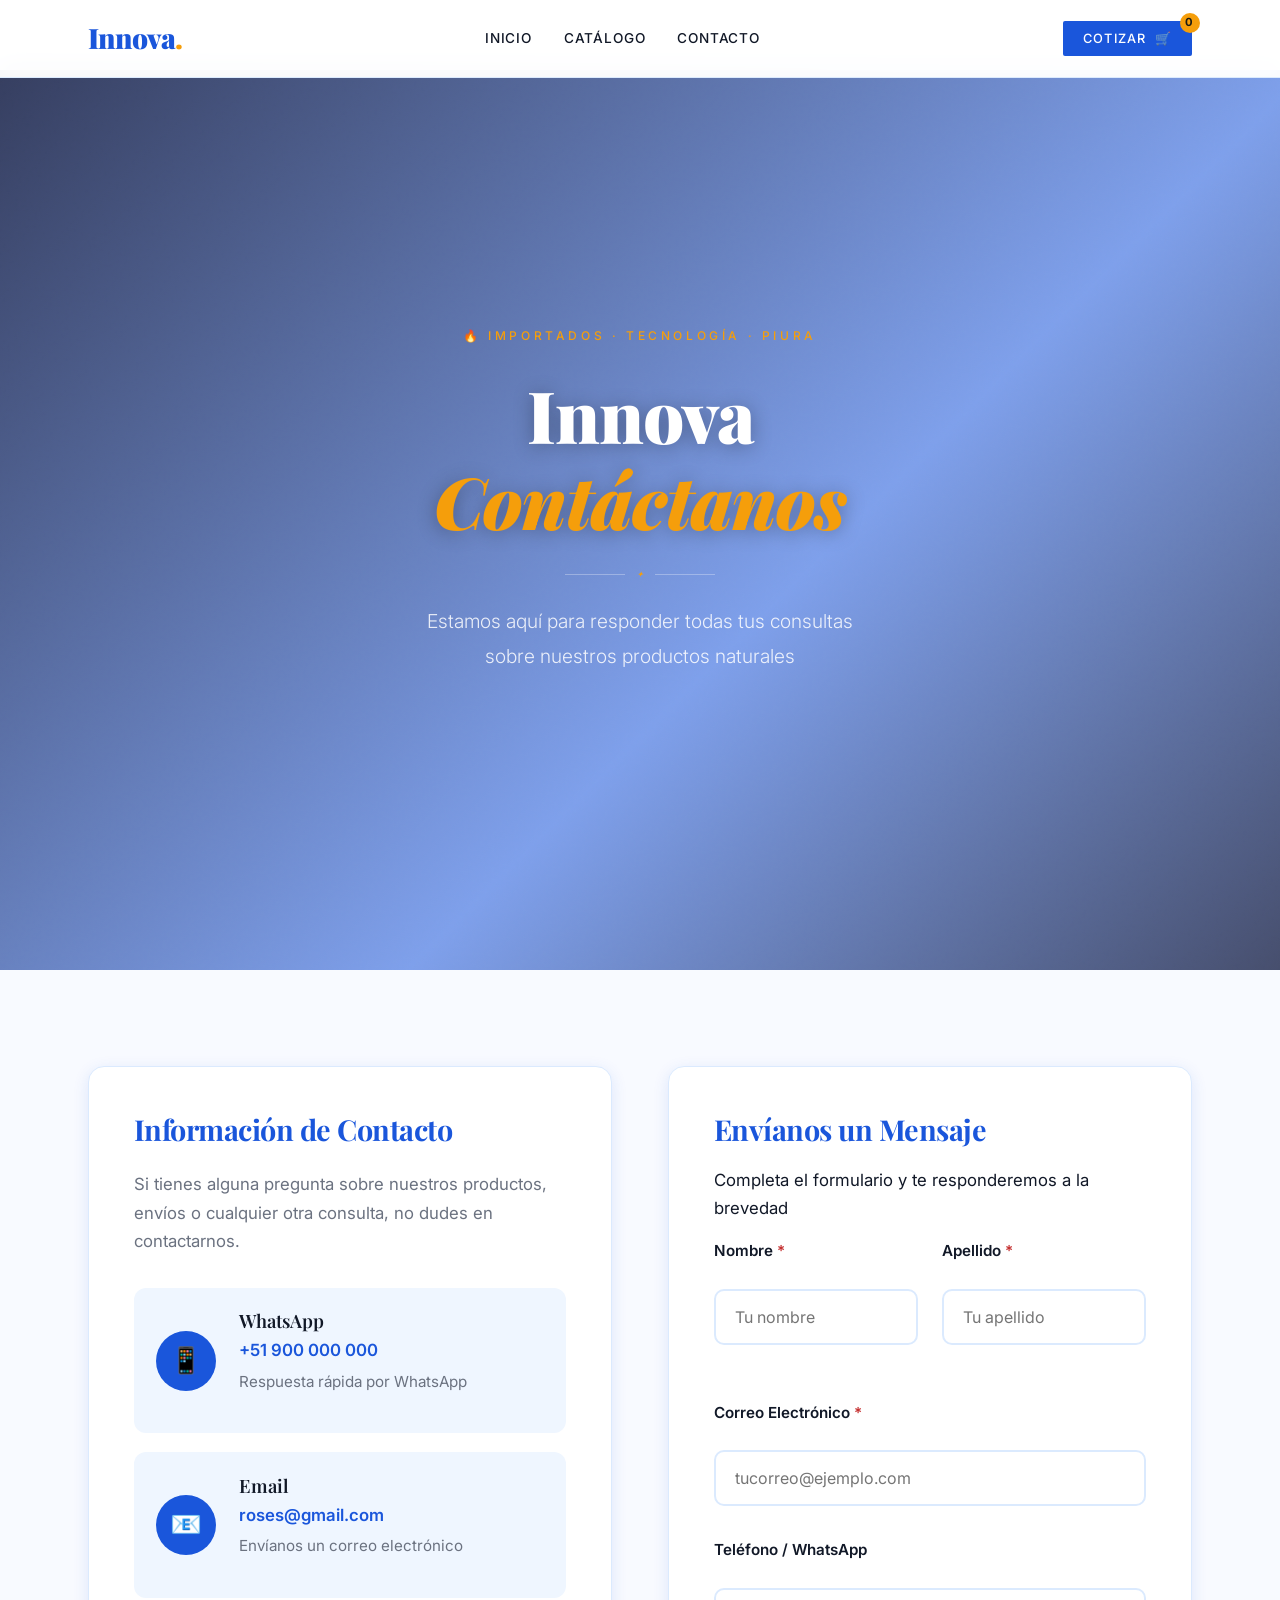
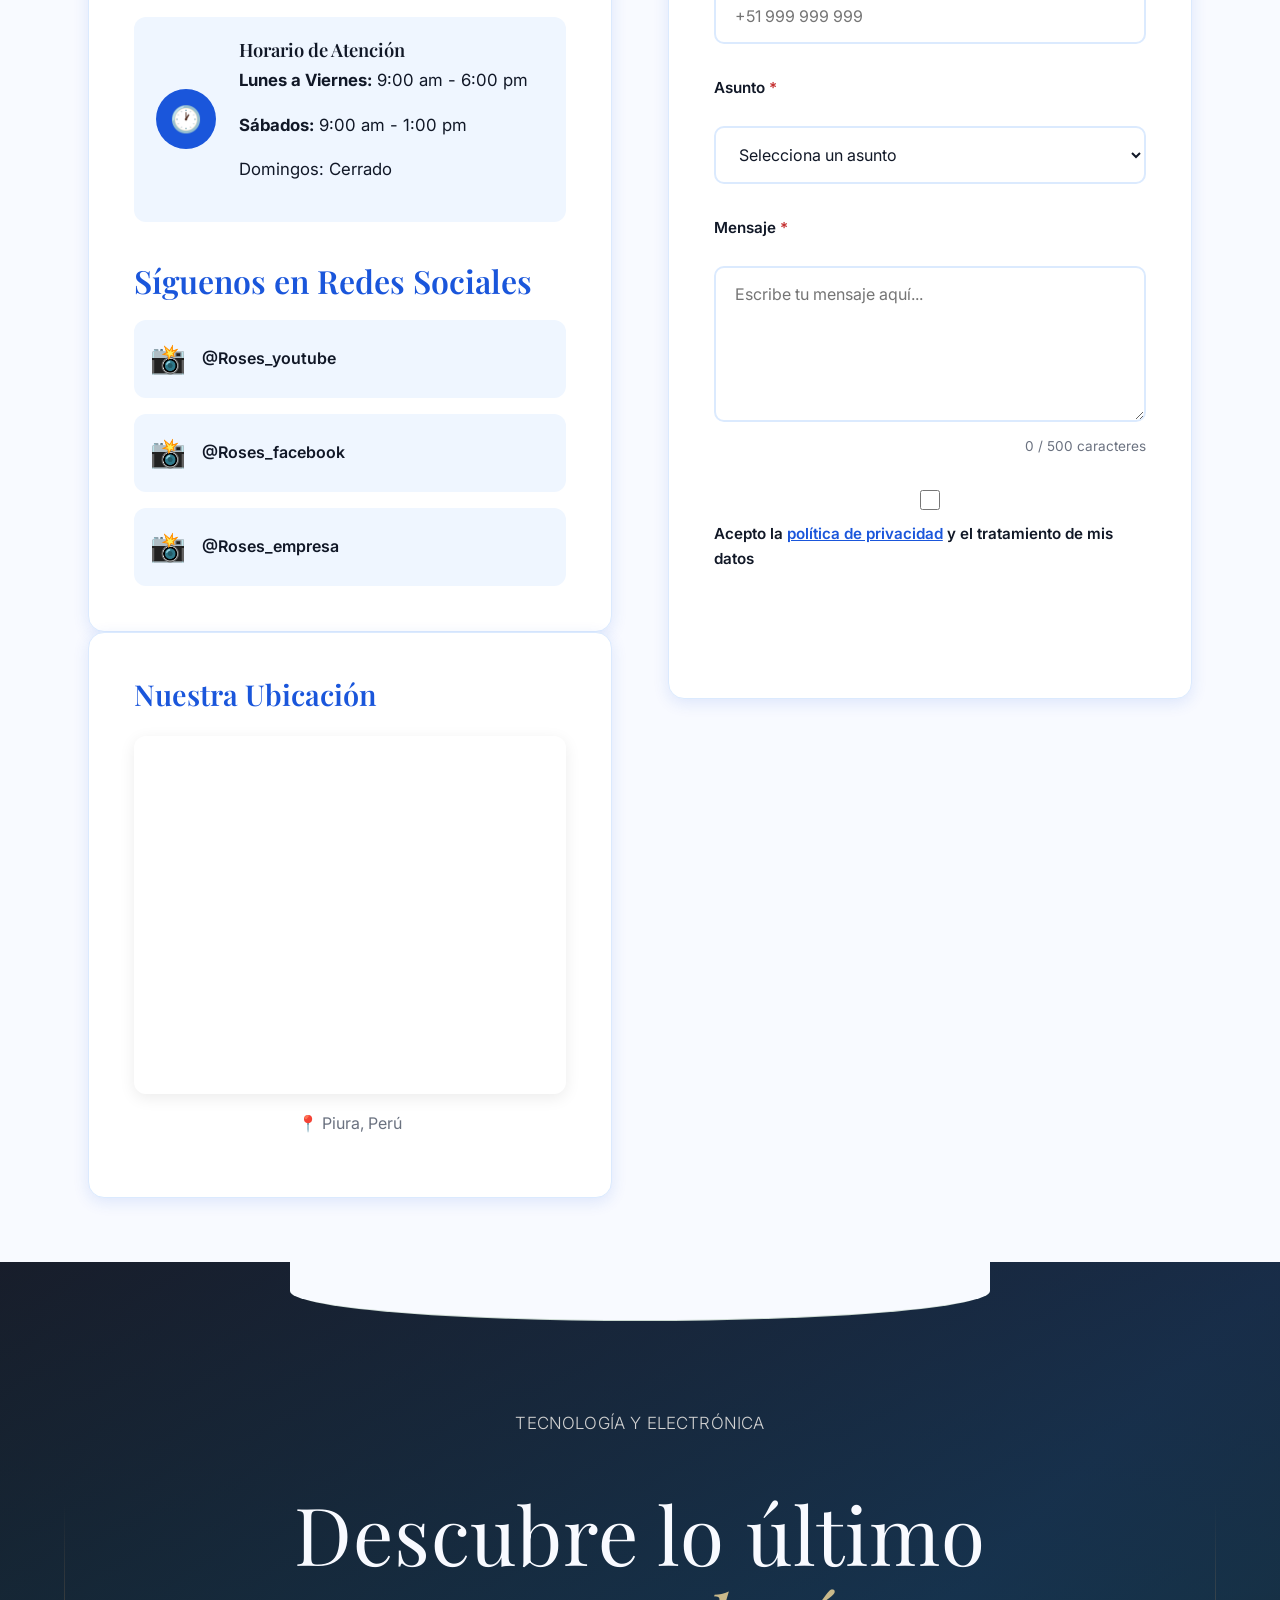
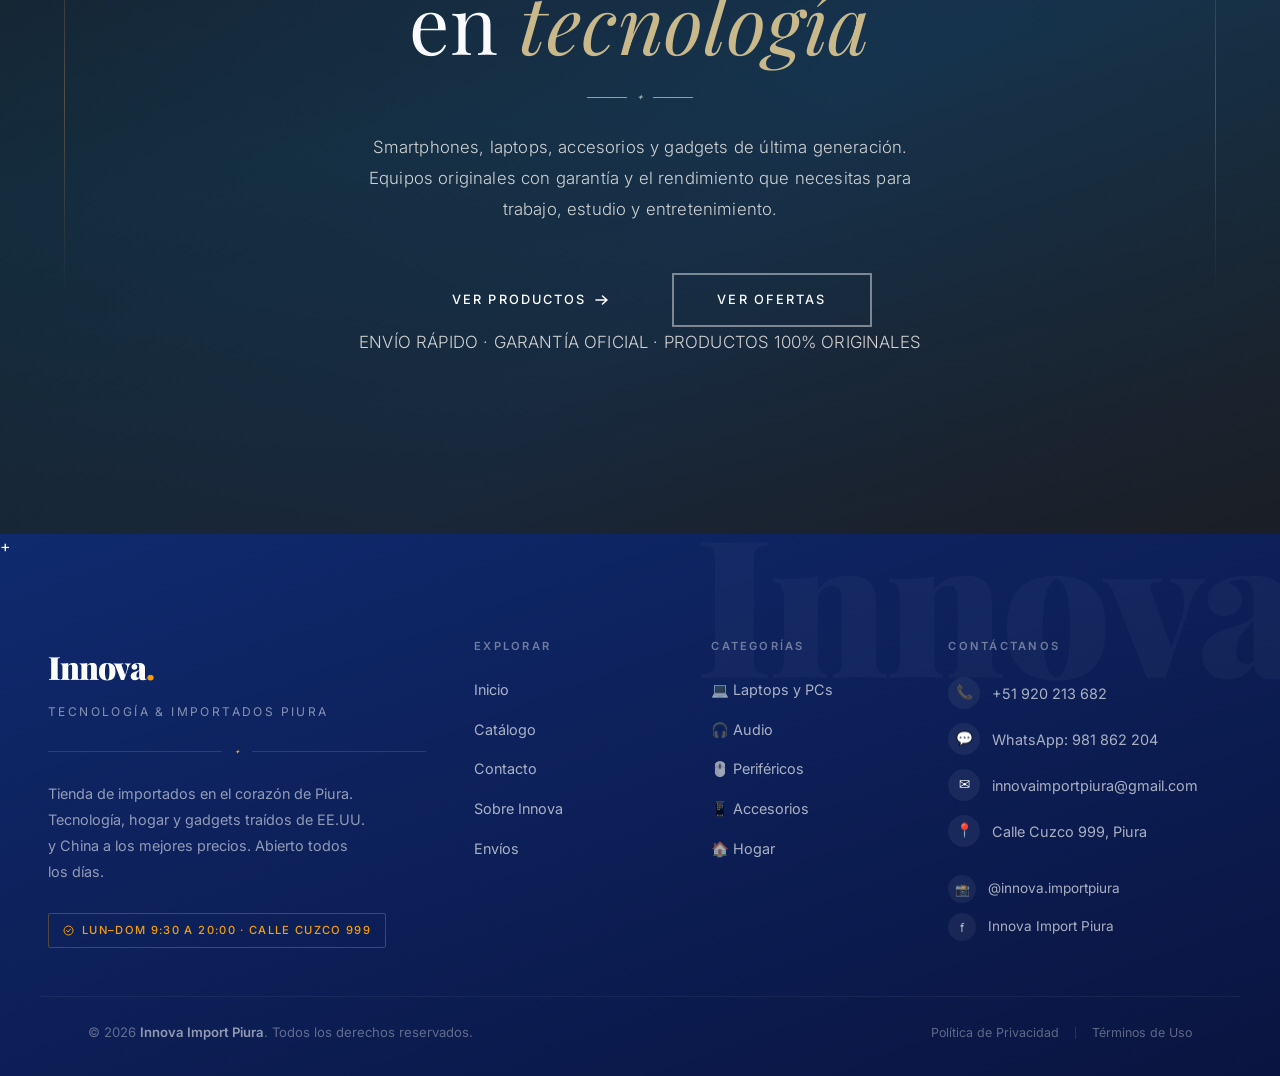
==== contact.html @ fc4eac07 "Add files via upload" ====
<!DOCTYPE html>
<html lang="es">
<head>
  <meta charset="UTF-8">
  <meta name="viewport" content="width=device-width, initial-scale=1.0">
  <title>Roses Bienestar - Nutrición y Cuidado Natural Premium</title>
  <meta name="description" content="Aceites extra virgen, colágeno puro, cacao y café orgánico, jabones artesanales. Cuídate con intención.">
  <link rel="stylesheet" href="assets/css/globals.css" type="text/css">
  <link rel="stylesheet" href="assets/css/contact.css" type="text/css">
  <link href="https://fonts.googleapis.com/css2?family=Playfair+Display:wght@700;900&family=Inter:wght@400;500;600;700&display=swap" rel="stylesheet">
  
  <!-- SCRIPTS -->
  <script src="assets/js/toast.js" defer></script>
  <script src="assets/js/products.js" defer></script>
  <script src="assets/js/contact.js" defer></script>
</head>
<body>
  <!-- HEADER -->
  <header id="header">
    <div class="header-container">
      <div class="logo">
        Innova<span>.</span>
      </div>
      
      <nav id="nav">
        <a href="index.html">Inicio</a>
        <a href="catalog.html">Catálogo</a>
        <a href="contact.html">Contacto</a>
      </nav>
      
      <div class="header-cta">
        <button class="cart-icon" id="cartBtn" title="Abrir carrito">
          Cotizar <span id="ico">🛒</span>
          <span class="cart-badge" id="cartBadge">0</span>
        </button>
      </div>
      
      <button class="hamburger" id="hamburger">
        <span></span>
        <span></span>
        <span></span>
      </button>
    </div>
  </header>

  <!-- HERO CONTACTO -->
  <section class="hero" id="inicio">
    <div class="hero__bg" style="background-image: url('https://th.bing.com/th/id/R.a57090c66fd75348b9c2a965d757e080?rik=vICXK9YdesVKXA&pid=ImgRaw&r=0');"></div>
    <div class="hero__overlay"></div>
    <div class="hero__noise"></div>

    <div class="hero-content">
      <p class="hero-eyebrow">🔥 Importados · Tecnología · Piura</p>

      <h1>Innova<br><em>Contáctanos</em></h1>

      <div class="hero-divider">
        <span></span><i>✦</i><span></span>
      </div>

      <p class="hero-sub">
        Estamos aquí para responder todas tus consultas <br> sobre nuestros productos naturales
      </p>
    </div>
  </section>

  <!-- SECCIÓN PRINCIPAL DE CONTACTO -->
  <section class="section contact-section">
    <div class="container">
      <div class="contact-grid">
        
        <!-- INFORMACIÓN DE CONTACTO -->
        <div class="contact-info-container">
          <div class="contact-info-card">
            <h2>Información de Contacto</h2>
            <p class="subtitle">Si tienes alguna pregunta sobre nuestros productos, envíos o cualquier otra consulta, no dudes en contactarnos.</p>
            
            <div class="contact-methods">
              <!-- WhatsApp -->
              <div class="contact-method">
                <div class="method-icon whatsapp-icon">📱</div>
                <div class="method-details">
                  <h3>WhatsApp</h3>
                  <a href="https://wa.me/51900000000" target="_blank" class="method-link">+51 900 000 000</a>
                  <p class="method-desc">Respuesta rápida por WhatsApp</p>
                </div>
              </div>

              <!-- Email -->
              <div class="contact-method">
                <div class="method-icon email-icon">📧</div>
                <div class="method-details">
                  <h3>Email</h3>
                  <a href="mailto:roses@gmail.com" class="method-link">roses@gmail.com</a>
                  <p class="method-desc">Envíanos un correo electrónico</p>
                </div>
              </div>

              <!-- Horario -->
              <div class="contact-method">
                <div class="method-icon schedule-icon">🕐</div>
                <div class="method-details">
                  <h3>Horario de Atención</h3>
                  <p class="schedule-item"><strong>Lunes a Viernes:</strong> 9:00 am - 6:00 pm</p>
                  <p class="schedule-item"><strong>Sábados:</strong> 9:00 am - 1:00 pm</p>
                  <p class="schedule-item closed">Domingos: Cerrado</p>
                </div>
              </div>
            </div>

            <!-- Redes Sociales -->
            <div class="social-section">
              <h3>Síguenos en Redes Sociales</h3>
              <div class="social-links-contact">
                <a href="https://www.youtube.com/@ROSESRENOVACI%C3%93NORG%C3%81NICAENSALUD" target="_blank" class="social-link instagram">
                  <span class="social-icon">📸</span>
                  <span class="social-handle">@Roses_youtube</span>
                </a>
                <a href="https://www.facebook.com/profile.php?id=100063836361624" target="_blank" class="social-link instagram">
                  <span class="social-icon">📸</span>
                  <span class="social-handle">@Roses_facebook</span>
                </a>
                <a href="https://www.instagram.com/roses_empresa?utm_source=ig_web_button_share_sheet&igsh=ZDNlZDc0MzIxNw==" target="_blank" class="social-link instagram">
                  <span class="social-icon">📸</span>
                  <span class="social-handle">@Roses_empresa</span>
                </a>
              </div>
            </div>
          </div>

          <!-- MAPA -->
          <div class="map-container">
            <h3>Nuestra Ubicación</h3>
            <div class="map-wrapper">
              <iframe 
                src="https://www.google.com/maps/embed?pb=!1m18!1m12!1m3!1d3973.2234567890123!2d-80.6323456!3d-5.1944444!2m3!1f0!2f0!3f0!3m2!1i1024!2i768!4f13.1!3m3!1m2!1s0x0%3A0x0!2zNcKwMTEnNDAuMCJTIDgwwrAzNyc1Ni40Ilc!5e0!3m2!1ses!2spe!4v1234567890123!5m2!1ses!2spe" 
                width="100%" 
                height="350" 
                style="border:0; border-radius: 8px;" 
                allowfullscreen="" 
                loading="lazy" 
                referrerpolicy="no-referrer-when-downgrade">
              </iframe>
            </div>
            <p class="map-address">📍 Piura, Perú</p>
          </div>
        </div>

        <!-- FORMULARIO DE CONTACTO -->
        <div class="contact-form-container">
          <div class="form-card">
            <h2>Envíanos un Mensaje</h2>
            <p class="form-subtitle">Completa el formulario y te responderemos a la brevedad</p>
            
            <form id="contactForm" class="contact-form">
              <div class="form-row">
                <div class="form-group">
                  <label for="firstName">Nombre <span class="required">*</span></label>
                  <input 
                    type="text" 
                    id="firstName" 
                    name="firstName" 
                    placeholder="Tu nombre"
                    required
                  >
                  <span class="form-error" id="firstNameError">Por favor ingresa tu nombre</span>
                </div>

                <div class="form-group">
                  <label for="lastName">Apellido <span class="required">*</span></label>
                  <input 
                    type="text" 
                    id="lastName" 
                    name="lastName" 
                    placeholder="Tu apellido"
                    required
                  >
                  <span class="form-error" id="lastNameError">Por favor ingresa tu apellido</span>
                </div>
              </div>

              <div class="form-group">
                <label for="email">Correo Electrónico <span class="required">*</span></label>
                <input 
                  type="email" 
                  id="email" 
                  name="email" 
                  placeholder="tucorreo@ejemplo.com"
                  required
                >
                <span class="form-error" id="emailError">Por favor ingresa un correo válido</span>
              </div>

              <div class="form-group">
                <label for="phone">Teléfono / WhatsApp</label>
                <input 
                  type="tel" 
                  id="phone" 
                  name="phone" 
                  placeholder="+51 999 999 999"
                >
              </div>

              <div class="form-group">
                <label for="subject">Asunto <span class="required">*</span></label>
                <select id="subject" name="subject" required>
                  <option value="">Selecciona un asunto</option>
                  <option value="producto">Consulta sobre productos</option>
                  <option value="pedido">Estado de mi pedido</option>
                  <option value="distribuidor">Quiero ser distribuidor</option>
                  <option value="cotizacion">Solicitar cotización</option>
                  <option value="otro">Otro</option>
                </select>
                <span class="form-error" id="subjectError">Por favor selecciona un asunto</span>
              </div>

              <div class="form-group">
                <label for="message">Mensaje <span class="required">*</span></label>
                <textarea 
                  id="message" 
                  name="message" 
                  rows="6" 
                  placeholder="Escribe tu mensaje aquí..."
                  required
                ></textarea>
                <span class="form-error" id="messageError">Por favor escribe tu mensaje</span>
              </div>

              <div class="form-group checkbox-group">
                <input type="checkbox" id="privacy" name="privacy" required>
                <label for="privacy" class="checkbox-label">
                  Acepto la <a href="#" class="privacy-link">política de privacidad</a> y el tratamiento de mis datos
                </label>
                <span class="form-error" id="privacyError">Debes aceptar la política de privacidad</span>
              </div>

              <button type="submit" class="btn btn-primary btn-submit">
                <span class="btn-text">Enviar Mensaje</span>
                <span class="btn-loading" style="display: none;">Enviando...</span>
              </button>
            </form>

            <div id="formSuccess" class="form-message success" style="display: none;">
              <span class="message-icon">✓</span>
              <p>¡Mensaje enviado exitosamente! Te responderemos pronto.</p>
            </div>
          </div>
        </div>

      </div>
    </div>
  </section>

  <!-- SECCIÓN CTA -->
  <section class="cta-section">
      <div class="cta-arc"></div>
      <div class="cta-line cta-line--left"></div>
      <div class="cta-line cta-line--right"></div>

      <div class="cta-content">
        <p class="cta-eyebrow">Tecnología y Electrónica</p>

        <h2>Descubre lo último<br>en <em>tecnología</em></h2>

        <div class="cta-divider">
          <span></span>
          <i>✦</i>
          <span></span>
        </div>

        <p>
          Smartphones, laptops, accesorios y gadgets de última generación.
          Equipos originales con garantía y el rendimiento que necesitas
          para trabajo, estudio y entretenimiento.
        </p>

        <div class="cta-buttons">
          <a href="#" class="btn btn-primary">
            Ver productos
            <svg width="13" height="10" viewBox="0 0 13 10" fill="none">
              <path d="M1 5h11M7.5 1l4.5 4-4.5 4" stroke="currentColor" stroke-width="1.5" stroke-linecap="round" stroke-linejoin="round"/>
            </svg>
          </a>
          <a href="#" class="btn btn-ghost">Ver ofertas</a>
        </div>

        <p class="cta-trust">Envío rápido · Garantía oficial · Productos 100% originales</p>
      </div>
    </section>
  
  <!-- FOOTER -->
  <footer>
    <div class="footer-watermark">Innova</div>+
    <div class="footer-main">
      <div class="footer-grid">

        <!-- MARCA -->
        <div class="footer-brand">
          <p class="footer-logo">Innova<span>.</span></p>
          <p class="footer-tagline">Tecnología &amp; Importados Piura</p>
          <div class="footer-brand-divider">
            <span></span><i>✦</i><span></span>
          </div>
          <p class="footer-desc">
            Tienda de importados en el corazón de Piura. Tecnología, hogar y gadgets
            traídos de EE.UU. y China a los mejores precios. Abierto todos los días.
          </p>
          <div class="footer-badge">
            <svg width="11" height="11" viewBox="0 0 11 11" fill="none">
              <circle cx="5.5" cy="5.5" r="4.5" stroke="currentColor"/>
              <path d="M3.5 5.5l1.5 1.5L7.5 4" stroke="currentColor" stroke-linecap="round" stroke-linejoin="round"/>
            </svg>
            Lun–Dom 9:30 a 20:00 · Calle Cuzco 999
          </div>
        </div>

        <!-- NAVEGACIÓN -->
        <div class="footer-col">
          <h5>Explorar</h5>
          <ul>
            <li><a href="index.html">Inicio</a></li>
            <li><a href="catalog.html">Catálogo</a></li>
            <li><a href="contact.html">Contacto</a></li>
            <li><a href="#">Sobre Innova</a></li>
            <li><a href="#">Envíos</a></li>
          </ul>
        </div>

        <!-- PRODUCTOS -->
        <div class="footer-col">
          <h5>Categorías</h5>
          <ul>
            <li><a href="catalog.html">💻 Laptops y PCs</a></li>
            <li><a href="catalog.html">🎧 Audio</a></li>
            <li><a href="catalog.html">🖱️ Periféricos</a></li>
            <li><a href="catalog.html">📱 Accesorios</a></li>
            <li><a href="catalog.html">🏠 Hogar</a></li>
          </ul>
        </div>

        <!-- CONTACTO -->
        <div class="footer-col">
          <h5>Contáctanos</h5>

          <div style="margin-bottom: 1.75rem;">
            <div class="footer-contact-item">
              <div class="footer-contact-icon">📞</div>
              <a href="tel:+51920213682">+51 920 213 682</a>
            </div>
            <div class="footer-contact-item">
              <div class="footer-contact-icon">💬</div>
              <a href="https://wa.me/51981862204" target="_blank">WhatsApp: 981 862 204</a>
            </div>
            <div class="footer-contact-item">
              <div class="footer-contact-icon">✉️</div>
              <a href="mailto:innovaimportpiura@gmail.com">innovaimportpiura@gmail.com</a>
            </div>
            <div class="footer-contact-item">
              <div class="footer-contact-icon">📍</div>
              <a href="https://maps.google.com" target="_blank">Calle Cuzco 999, Piura</a>
            </div>
          </div>

          <div class="footer-social">
            <a href="https://www.instagram.com/innova.importpiura/" target="_blank">
              <div class="footer-social-icon">📸</div>
              <span>@innova.importpiura</span>
            </a>
            <a href="https://www.facebook.com/innovaimportpiura/" target="_blank">
              <div class="footer-social-icon">f</div>
              <span>Innova Import Piura</span>
            </a>
          </div>
        </div>

      </div>
    </div>

    <div class="footer-bottom">
      <p class="footer-bottom-copy">
        &copy; 2026 <strong>Innova Import Piura</strong>. Todos los derechos reservados.
      </p>
      <div class="footer-bottom-links">
        <a href="#">Política de Privacidad</a>
        <div class="footer-bottom-sep"></div>
        <a href="#">Términos de Uso</a>
      </div>
    </div>
  </footer>


  <script src="js/contact.js"></script>
  <script>
    // Header scroll effect
    const header = document.getElementById('header');
    window.addEventListener('scroll', () => {
      if (window.scrollY > 50) {
        header.classList.add('scrolled');
      } else {
        header.classList.remove('scrolled');
      }
    });
    
    // Mobile menu toggle
    const hamburger = document.getElementById('hamburger');
    const nav = document.getElementById('nav');
    hamburger.addEventListener('click', () => {
      hamburger.classList.toggle('active');
      nav.classList.toggle('active');
    });
    
    // Close menu on link click
    nav.querySelectorAll('a').forEach(link => {
      link.addEventListener('click', () => {
        hamburger.classList.remove('active');
        nav.classList.remove('active');
      });
    });

    // Update cart badge
    function updateCartBadge() {
      const cart = JSON.parse(localStorage.getItem('cart')) || [];
      const badge = document.getElementById('cartBadge');
      if (badge) {
        badge.textContent = cart.length;
      }
    }

    // Cart button
    document.getElementById('cartBtn').addEventListener('click', () => {
      window.location.href = 'cart.html';
    });

    updateCartBadge();
  </script>
</body>
</html>
---- assets/css/globals.css ----
/* ========================================
   INNOVA IMPORT PIURA - ESTILOS PREMIUM
   HTML5 Puro + CSS3 Avanzado
   ======================================== */

/* =======================================
   1. VARIABLES DE DISEÑO
   ======================================= */

:root {
  --primary:       #1A56DB;       /* Azul tecnología principal */
  --primary-light: #3B82F6;       /* Azul claro para hovers */
  --moss-light:    #EFF6FF;       /* Fondo azul muy suave */
  --brown-dark:    #0F2A6E;       /* Azul oscuro profundo */
  --brown-medium:  #1E3A8A;       /* Azul medio */
  --beige:         #F0F4FF;       /* Fondo suave frío */
  --cream:         #F8FAFF;       /* Fondo base frío */
  --gold:          #F59E0B;       /* Acento amarillo/ámbar para badges y ofertas */
  --white:         #FFFFFF;
  --text-dark:     #111827;
  --text-muted:    #6B7280;
  --border-light:  #DBEAFE;

  --font-heading: 'Playfair Display', Georgia, serif;
  --font-body:    'Inter', system-ui, sans-serif;

  --spacing-xs:  0.5rem;
  --spacing-sm:  1rem;
  --spacing-md:  2rem;
  --spacing-lg:  3rem;
  --spacing-xl:  4rem;
  --spacing-2xl: 6rem;

  --shadow-sm: 0 2px 8px rgba(26, 86, 219, 0.08);
  --shadow-md: 0 4px 16px rgba(26, 86, 219, 0.12);
  --shadow-lg: 0 12px 32px rgba(26, 86, 219, 0.18);

  --transition-fast: 0.2s cubic-bezier(0.34, 1.56, 0.64, 1);
  --transition-base: 0.3s cubic-bezier(0.34, 1.56, 0.64, 1);
  --transition-slow: 0.5s cubic-bezier(0.34, 1.56, 0.64, 1);
}

* { margin: 0; padding: 0; box-sizing: border-box; }
html { scroll-behavior: smooth; }

body {
  font-family: var(--font-body);
  color: var(--text-dark);
  background-color: var(--cream);
  line-height: 1.6;
  overflow-x: hidden;
  font-size: 16px;
}

/* =======================================
   2. TIPOGRAFÍA BASE
   ======================================= */

h1, h2, h3, h4, h5, h6 {
  font-family: var(--font-heading);
  font-weight: 700;
  line-height: 1.2;
  color: var(--text-dark);
}
h1 { font-size: clamp(2.5rem, 8vw, 4.5rem);   font-weight: 900; letter-spacing: -1px; }
h2 { font-size: clamp(1.75rem, 5vw, 3rem);     font-weight: 700; letter-spacing: -0.5px; }
h3 { font-size: clamp(1.25rem, 3.5vw, 2rem);   font-weight: 600; }

p {
  margin-bottom: var(--spacing-sm);
  color: var(--text-dark);
  font-size: 1.05rem;
  line-height: 1.7;
}

a {
  color: var(--primary);
  text-decoration: none;
  transition: color var(--transition-base);
}
a:hover { color: var(--brown-dark); }

/* =======================================
   3. BOTONES
   ======================================= */

.btn {
  display: inline-flex;
  align-items: center;
  justify-content: center;
  gap: 0.55rem;
  font-family: var(--font-body);
  font-size: .78rem;
  font-weight: 500;
  letter-spacing: .18em;
  text-transform: uppercase;
  text-decoration: none;
  cursor: pointer;
  border: none;
  outline: none;
  border-radius: 0;
  padding: 1rem 2.6rem;
  position: relative;
  overflow: hidden;
  isolation: isolate;
  transition: color .35s ease,
              transform .35s cubic-bezier(.22,.8,.36,1),
              box-shadow .35s ease;
}

.btn svg {
  transition: transform .35s cubic-bezier(.22,.8,.36,1);
  flex-shrink: 0;
}
.btn:hover svg { transform: translateX(5px); }

/* BTN-PRIMARY — Azul sólido → cortina ámbar sube desde abajo */
.btn-primary {
  background: var(--primary);
  color: var(--white);
}
.btn-primary::before {
  content: '';
  position: absolute;
  inset: 0;
  background: var(--gold);
  transform: translateY(101%);
  transition: transform .42s cubic-bezier(.22,.8,.36,1);
  z-index: -1;
}
.btn-primary:hover {
  color: #1a1a14;
  transform: translateY(-3px);
  box-shadow: 0 16px 36px rgba(0,0,0,.28),
              0 0 0 1px rgba(245,158,11,.4);
}
.btn-primary:hover::before { transform: translateY(0); }
.btn-primary:active        { transform: translateY(-1px); box-shadow: 0 8px 18px rgba(0,0,0,.22); }

/* BTN-SECONDARY */
.btn-secondary {
  background: transparent;
  color: var(--primary);
  box-shadow: inset 0 0 0 1px rgba(26,86,219,.55);
}
.btn-secondary::before {
  content: '';
  position: absolute;
  inset: 0;
  background: var(--primary);
  transform: scale(0);
  border-radius: 50%;
  transition: transform .48s cubic-bezier(.22,.8,.36,1),
              border-radius .48s ease;
  z-index: -1;
}
.btn-secondary:hover {
  color: var(--white);
  box-shadow: inset 0 0 0 1px var(--primary);
  transform: translateY(-3px);
}
.btn-secondary:hover::before { transform: scale(2.5); border-radius: 0; }
.btn-secondary:active         { transform: translateY(-1px); }

/* BTN-GHOST */
.btn-ghost {
  background: transparent;
  color: var(--cream);
  box-shadow: inset 0 0 0 1px rgba(248,250,255,.45);
}
.btn-ghost::before {
  content: '';
  position: absolute;
  inset: 0;
  background: var(--cream);
  transform: scale(0);
  border-radius: 50%;
  transition: transform .48s cubic-bezier(.22,.8,.36,1),
              border-radius .48s ease;
  z-index: -1;
}
.btn-ghost:hover {
  color: #0f1e3b;
  box-shadow: inset 0 0 0 1px var(--cream);
  transform: translateY(-3px);
}
.btn-ghost:hover::before { transform: scale(2.5); border-radius: 0; }
.btn-ghost:active         { transform: translateY(-1px); }

/* BTN-GOLD */
.btn-gold {
  background: var(--gold);
  color: var(--white);
}
.btn-gold::before {
  content: '';
  position: absolute;
  inset: 0;
  background: #fde68a;
  transform: translateY(101%);
  transition: transform .42s cubic-bezier(.22,.8,.36,1);
  z-index: -1;
}
.btn-gold:hover {
  color: #78350f;
  transform: translateY(-3px);
  box-shadow: 0 14px 32px rgba(245,158,11,.35);
}
.btn-gold:hover::before { transform: translateY(0); }
.btn-gold:active        { transform: translateY(-1px); }

/* =======================================
   4. CARDS Y SECCIONES
   ======================================= */

.card {
  background-color: var(--white);
  border-radius: 4px;
  padding: var(--spacing-lg);
  box-shadow: var(--shadow-sm);
  transition: all var(--transition-base);
  border: 1px solid var(--border-light);
}
.card:hover {
  transform: translateY(-6px);
  box-shadow: var(--shadow-lg);
  border-color: var(--primary);
}

.section {
  padding: var(--spacing-2xl) var(--spacing-lg);
}

.section-header {
  text-align: center;
  margin-bottom: var(--spacing-2xl);
  max-width: 700px;
  margin-left: auto;
  margin-right: auto;
}
.section-header h2 { color: var(--primary); margin-bottom: var(--spacing-md); }
.section-header p  { color: var(--text-muted); font-size: 1.1rem; line-height: 1.8; }

.container {
  max-width: 1200px;
  margin-left: auto;
  margin-right: auto;
  padding: 0 var(--spacing-lg);
}

/* =======================================
   5. GRIDS
   ======================================= */

.grid-2 { display: grid; grid-template-columns: repeat(2, 1fr); gap: var(--spacing-md); }
.grid-3 { display: grid; grid-template-columns: repeat(3, 1fr); gap: var(--spacing-md); }
.grid-4 { display: grid; grid-template-columns: repeat(4, 1fr); gap: var(--spacing-md); }

/* =======================================
   6. HEADER
   ======================================= */

#header {
  position: fixed;
  top: 0; left: 0; right: 0;
  z-index: 100;
  background: rgba(255,255,255,.95);
  backdrop-filter: blur(12px);
  -webkit-backdrop-filter: blur(12px);
  border-bottom: 1px solid var(--border-light);
  transition: all var(--transition-base);
}

.header-container {
  max-width: 1200px;
  margin: 0 auto;
  padding: 1rem var(--spacing-lg);
  display: flex;
  align-items: center;
  justify-content: space-between;
  gap: 1.5rem;
}

.logo {
  font-family: var(--font-heading);
  font-size: 1.75rem;
  font-weight: 900;
  color: var(--primary);
  letter-spacing: -1px;
  white-space: nowrap;
}
.logo span { color: var(--gold); }

nav {
  display: flex;
  align-items: center;
  gap: 2rem;
}
nav a {
  font-size: .85rem;
  font-weight: 500;
  letter-spacing: .06em;
  text-transform: uppercase;
  color: var(--text-dark);
  padding: .5rem 0;
  position: relative;
}
nav a::after {
  content: '';
  position: absolute;
  bottom: 0; left: 0;
  width: 0; height: 2px;
  background: var(--primary);
  transition: width var(--transition-base);
}
nav a:hover { color: var(--primary); }
nav a:hover::after { width: 100%; }

.header-cta {
  display: flex;
  align-items: center;
  gap: 1rem;
}

.cart-icon {
  display: flex;
  align-items: center;
  gap: .5rem;
  padding: .625rem 1.25rem;
  background: var(--primary);
  color: var(--white);
  border: none;
  border-radius: 2px;
  font-family: var(--font-body);
  font-size: .8rem;
  font-weight: 500;
  letter-spacing: .1em;
  text-transform: uppercase;
  cursor: pointer;
  position: relative;
  transition: all var(--transition-base);
}
.cart-icon:hover {
  background: var(--brown-dark);
  transform: translateY(-2px);
  box-shadow: var(--shadow-md);
}

.cart-badge {
  position: absolute;
  top: -8px; right: -8px;
  background: var(--gold);
  color: #1a1a14;
  border-radius: 50%;
  width: 20px; height: 20px;
  display: flex;
  align-items: center;
  justify-content: center;
  font-size: .7rem;
  font-weight: 700;
  line-height: 1;
}

.hamburger {
  display: none;
  flex-direction: column;
  gap: 5px;
  background: none;
  border: none;
  cursor: pointer;
  padding: .5rem;
}
.hamburger span {
  display: block;
  width: 24px; height: 2px;
  background: var(--text-dark);
  transition: all var(--transition-base);
}

/* =======================================
   7. HERO
   ======================================= */

.hero {
  position: relative;
  min-height: 100vh;
  display: flex;
  align-items: center;
  justify-content: center;
  overflow: hidden;
  margin-top: 70px;
}

.hero__bg {
  position: absolute;
  inset: 0;
  background-size: cover;
  background-position: center;
  background-attachment: fixed;
  transform: scale(1.05);
  transition: transform 8s ease;
}

.hero__overlay {
  position: absolute;
  inset: 0;
  background: linear-gradient(
    135deg,
    rgba(10, 20, 60, 0.82) 0%,
    rgba(26, 86, 219, 0.55) 60%,
    rgba(10, 20, 60, 0.75) 100%
  );
}

.hero__noise {
  position: absolute;
  inset: 0;
  background-image: url("data:image/svg+xml,%3Csvg viewBox='0 0 256 256' xmlns='http://www.w3.org/2000/svg'%3E%3Cfilter id='noise'%3E%3CfeTurbulence type='fractalNoise' baseFrequency='0.9' numOctaves='4' stitchTiles='stitch'/%3E%3C/filter%3E%3Crect width='100%25' height='100%25' filter='url(%23noise)' opacity='0.04'/%3E%3C/svg%3E");
  opacity: .35;
  pointer-events: none;
}

.hero-content {
  position: relative;
  z-index: 2;
  text-align: center;
  color: var(--white);
  padding: 0 var(--spacing-lg);
  max-width: 900px;
}

.hero-eyebrow {
  font-family: var(--font-body);
  font-size: .75rem;
  font-weight: 500;
  letter-spacing: .3em;
  text-transform: uppercase;
  color: var(--gold);
  margin-bottom: 1.5rem;
}

.hero-content h1 {
  color: var(--white);
  margin-bottom: 1.5rem;
  text-shadow: 0 2px 20px rgba(0,0,0,.3);
}
.hero-content h1 em {
  font-style: italic;
  color: var(--gold);
}

.hero-divider {
  display: flex;
  align-items: center;
  justify-content: center;
  gap: .75rem;
  margin: 1.5rem auto;
}
.hero-divider span { width: 60px; height: 1px; background: rgba(255,255,255,.3); }
.hero-divider i    { font-size: .5rem; color: var(--gold); }

.hero-sub {
  font-size: clamp(1rem, 2.5vw, 1.2rem);
  color: rgba(255,255,255,.85);
  line-height: 1.8;
  margin-bottom: 2.5rem;
  font-weight: 300;
}

.stage--hero {
  display: flex;
  gap: 1.25rem;
  justify-content: center;
  flex-wrap: wrap;
  margin-bottom: 2.5rem;
}

.hero-trust {
  display: flex;
  gap: 2rem;
  justify-content: center;
  flex-wrap: wrap;
}
.hero-trust-item {
  display: flex;
  align-items: center;
  gap: .5rem;
  font-size: .75rem;
  letter-spacing: .1em;
  text-transform: uppercase;
  color: rgba(255,255,255,.7);
}

/* =======================================
   8. PRODUCT CARDS
   ======================================= */

.product-card {
  background: var(--white);
  border: 1px solid var(--border-light);
  border-radius: 4px;
  overflow: hidden;
  transition: all var(--transition-base);
  cursor: pointer;
  position: relative;
}
.product-card:hover {
  transform: translateY(-8px);
  box-shadow: var(--shadow-lg);
  border-color: var(--primary);
}

.product-image {
  width: 100%;
  height: 260px;
  object-fit: cover;
  display: block;
  transition: transform var(--transition-slow);
}
.product-card:hover .product-image { transform: scale(1.04); }

.product-info {
  padding: 1.5rem;
}
.product-category {
  font-size: .7rem;
  font-weight: 500;
  letter-spacing: .12em;
  text-transform: uppercase;
  color: var(--primary);
  margin-bottom: .5rem;
}
.product-name {
  font-family: var(--font-heading);
  font-size: 1.2rem;
  font-weight: 700;
  color: var(--text-dark);
  margin-bottom: .75rem;
  line-height: 1.3;
}
.product-price {
  font-size: 1.5rem;
  font-weight: 700;
  color: var(--primary);
  margin-bottom: 1rem;
}
.product-price .price-from {
  font-size: .75rem;
  font-weight: 400;
  color: var(--text-muted);
  margin-right: .25rem;
}

.product-badge {
  position: absolute;
  top: 1rem; left: 1rem;
  background: var(--gold);
  color: #1a1a14;
  font-size: .65rem;
  font-weight: 700;
  letter-spacing: .1em;
  text-transform: uppercase;
  padding: .35rem .75rem;
  border-radius: 2px;
}

.product-actions {
  display: flex;
  gap: .75rem;
}
.product-actions .btn {
  flex: 1;
  padding: .75rem 1rem;
  font-size: .72rem;
}

/* =======================================
   9. MODAL / CARRITO
   ======================================= */

.modal-overlay {
  position: fixed;
  inset: 0;
  background: rgba(10, 20, 60, 0.75);
  backdrop-filter: blur(4px);
  -webkit-backdrop-filter: blur(4px);
  z-index: 1000;
  display: flex;
  align-items: center;
  justify-content: center;
  opacity: 0;
  pointer-events: none;
  transition: opacity var(--transition-base);
}
.modal-overlay.active {
  opacity: 1;
  pointer-events: all;
}

.modal {
  background: var(--white);
  width: 90%;
  max-width: 680px;
  max-height: 90vh;
  border-radius: 4px;
  overflow: hidden;
  display: flex;
  flex-direction: column;
  transform: translateY(20px);
  transition: transform var(--transition-base);
  border: 1px solid var(--border-light);
}
.modal-overlay.active .modal { transform: translateY(0); }

.modal-header {
  display: flex;
  align-items: center;
  justify-content: space-between;
  padding: 1.5rem;
  border-bottom: 1px solid var(--border-light);
  background: var(--beige);
}
.modal-header h2 {
  font-size: 1.25rem;
  color: var(--primary);
}
.modal-close {
  background: none;
  border: none;
  font-size: 1.2rem;
  cursor: pointer;
  color: var(--text-muted);
  transition: color var(--transition-base);
}
.modal-close:hover { color: var(--text-dark); }

.modal-body {
  display: grid;
  grid-template-columns: 1fr 1fr;
  gap: 0;
  overflow-y: auto;
  flex: 1;
}

.modal-image {
  width: 100%;
  height: 100%;
  min-height: 300px;
  object-fit: cover;
  display: block;
}

.modal-details {
  padding: 1.5rem;
  overflow-y: auto;
}
.modal-details h3 {
  font-size: 1rem;
  color: var(--primary);
  margin-bottom: .75rem;
  text-transform: uppercase;
  letter-spacing: .06em;
  font-family: var(--font-body);
  font-weight: 600;
}
.modal-details p { font-size: .95rem; color: var(--text-muted); margin-bottom: 1.5rem; }

.presentations-section { margin-top: 1.5rem; }

.presentation-item {
  display: flex;
  align-items: center;
  justify-content: space-between;
  padding: .875rem 1rem;
  border: 1px solid var(--border-light);
  border-radius: 4px;
  margin-bottom: .5rem;
  cursor: pointer;
  transition: all var(--transition-base);
}
.presentation-item:hover,
.presentation-item.selected {
  border-color: var(--primary);
  background: var(--moss-light);
}

.pres-name  { font-weight: 600; font-size: .9rem; color: var(--text-dark); }
.pres-price { font-size: .85rem; color: var(--primary); font-weight: 500; }

.pres-controls {
  display: flex;
  align-items: center;
  gap: .5rem;
}

.qty-btn {
  width: 28px; height: 28px;
  display: flex;
  align-items: center;
  justify-content: center;
  border: 1px solid var(--border-light);
  background: var(--white);
  border-radius: 2px;
  cursor: pointer;
  font-size: 1rem;
  color: var(--text-dark);
  transition: all var(--transition-fast);
}
.qty-btn:hover:not(:disabled) { background: var(--primary); color: var(--white); border-color: var(--primary); }
.qty-btn:disabled { opacity: .4; cursor: not-allowed; }

.qty-display {
  min-width: 28px;
  text-align: center;
  font-weight: 600;
  font-size: .9rem;
}

.remove-pres-btn {
  width: 24px; height: 24px;
  display: flex;
  align-items: center;
  justify-content: center;
  background: #fee2e2;
  border: none;
  border-radius: 50%;
  cursor: pointer;
  font-size: .65rem;
  color: #dc2626;
  transition: all var(--transition-fast);
}
.remove-pres-btn:hover { background: #dc2626; color: var(--white); }

.modal-footer {
  display: flex;
  gap: .75rem;
  padding: 1.25rem 1.5rem;
  border-top: 1px solid var(--border-light);
  background: var(--beige);
}

/* =======================================
   10. CARRITO LATERAL
   ======================================= */

.cart-sidebar {
  position: fixed;
  top: 0; right: -440px; bottom: 0;
  width: 420px;
  background: var(--white);
  z-index: 1010;
  display: flex;
  flex-direction: column;
  box-shadow: -4px 0 24px rgba(26,86,219,.12);
  transition: right .4s cubic-bezier(.4,0,.2,1);
  border-left: 1px solid var(--border-light);
}
.cart-sidebar.open { right: 0; }

.cart-sidebar-header {
  display: flex;
  align-items: center;
  justify-content: space-between;
  padding: 1.5rem;
  border-bottom: 1px solid var(--border-light);
  background: var(--beige);
}
.cart-sidebar-header h3 { font-size: 1.1rem; color: var(--primary); }
.cart-close-btn {
  background: none;
  border: none;
  font-size: 1.25rem;
  cursor: pointer;
  color: var(--text-muted);
}
.cart-close-btn:hover { color: var(--text-dark); }

.cart-items { flex: 1; overflow-y: auto; padding: 1.5rem; }

.cart-item {
  display: flex;
  gap: 1rem;
  padding: 1rem 0;
  border-bottom: 1px solid var(--border-light);
}
.cart-item:last-child { border-bottom: none; }

.cart-item-image {
  width: 64px; height: 64px;
  object-fit: cover;
  border-radius: 2px;
  border: 1px solid var(--border-light);
}
.cart-item-info { flex: 1; }
.cart-item-name { font-weight: 600; font-size: .9rem; margin-bottom: .25rem; }
.cart-item-pres { font-size: .8rem; color: var(--text-muted); margin-bottom: .25rem; }
.cart-item-price { font-size: .95rem; font-weight: 700; color: var(--primary); }

.cart-item-remove {
  background: none;
  border: none;
  color: var(--text-muted);
  cursor: pointer;
  font-size: .85rem;
  transition: color var(--transition-fast);
}
.cart-item-remove:hover { color: #dc2626; }

.cart-sidebar-footer {
  padding: 1.5rem;
  border-top: 1px solid var(--border-light);
  background: var(--beige);
}

.cart-total {
  display: flex;
  justify-content: space-between;
  align-items: center;
  margin-bottom: 1.5rem;
  font-weight: 700;
  font-size: 1.1rem;
}
.cart-total span:last-child { color: var(--primary); }

.cart-empty {
  text-align: center;
  padding: 3rem 1rem;
  color: var(--text-muted);
}
.cart-empty p { font-size: .95rem; }

/* =======================================
   11. TOAST NOTIFICATIONS
   ======================================= */

#toast-container {
  position: fixed;
  top: 1.5rem; right: 1.5rem;
  z-index: 9999;
  display: flex;
  flex-direction: column;
  gap: .75rem;
}

.toast {
  display: flex;
  align-items: center;
  gap: .75rem;
  padding: .875rem 1.25rem;
  background: var(--white);
  border-radius: 4px;
  box-shadow: var(--shadow-lg);
  font-size: .9rem;
  font-weight: 500;
  border-left: 4px solid var(--primary);
  transform: translateX(110%);
  transition: transform .4s cubic-bezier(.34,1.56,.64,1);
  min-width: 280px;
}
.toast.show { transform: translateX(0); }
.toast.toast-success { border-left-color: #10B981; }
.toast.toast-warning { border-left-color: var(--gold); }
.toast.toast-error   { border-left-color: #EF4444; }

/* =======================================
   12. HERO CATALOG (catalog.html)
   ======================================= */

.hero--catalog {
  min-height: 40vh;
  background: linear-gradient(135deg, var(--brown-dark) 0%, var(--primary) 100%);
}
.hero--catalog .hero__bg {
  background: linear-gradient(135deg, var(--brown-dark) 0%, var(--primary) 100%);
  background-image: none !important;
}

.hero-breadcrumb {
  display: flex;
  align-items: center;
  gap: .5rem;
  justify-content: center;
  font-size: .85rem;
  color: rgba(255,255,255,.7);
  margin-top: 1.5rem;
  font-family: var(--font-body);
}
.hero-breadcrumb a { color: rgba(255,255,255,.7); }
.hero-breadcrumb a:hover { color: var(--white); }

/* =======================================
   13. CATALOG LAYOUT Y FILTROS
   ======================================= */

.catalog-section { padding: var(--spacing-xl) var(--spacing-lg); }

.catalog-layout {
  max-width: 1200px;
  margin: 0 auto;
  display: grid;
  grid-template-columns: 260px 1fr;
  gap: var(--spacing-lg);
  align-items: start;
}

.filters-sidebar {
  position: sticky;
  top: 90px;
  background: var(--white);
  border: 1px solid var(--border-light);
  border-radius: 4px;
  overflow: hidden;
}

.filters-scroll { padding: 1.5rem; }

.sidebar-heading {
  display: flex;
  align-items: center;
  gap: .75rem;
  font-size: .7rem;
  font-weight: 600;
  letter-spacing: .15em;
  text-transform: uppercase;
  color: var(--text-muted);
  margin-bottom: 1.5rem;
}
.sidebar-heading-line { flex: 1; height: 1px; background: var(--border-light); }

.filter-group { margin-bottom: 1.75rem; }

.filter-title {
  font-size: .8rem;
  font-weight: 600;
  letter-spacing: .08em;
  text-transform: uppercase;
  color: var(--text-dark);
  margin-bottom: .875rem;
  font-family: var(--font-body);
}

.filter-checkbox {
  display: flex;
  align-items: center;
  gap: .625rem;
  cursor: pointer;
  padding: .375rem 0;
  font-size: .9rem;
  color: var(--text-muted);
  transition: color var(--transition-fast);
}
.filter-checkbox:hover { color: var(--primary); }
.filter-checkbox input[type="checkbox"] {
  width: 16px; height: 16px;
  accent-color: var(--primary);
  cursor: pointer;
}

.price-range { display: flex; flex-direction: column; gap: 1rem; }
.price-slider-container {
  position: relative;
  height: 20px;
  display: flex;
  align-items: center;
}
.slider-track {
  position: absolute;
  height: 4px;
  background: var(--primary);
  border-radius: 2px;
  pointer-events: none;
}

.price-slider {
  position: absolute;
  width: 100%;
  height: 4px;
  background: transparent;
  -webkit-appearance: none;
  pointer-events: none;
  outline: none;
}
.price-slider::-webkit-slider-thumb {
  -webkit-appearance: none;
  width: 16px; height: 16px;
  background: var(--primary);
  border-radius: 50%;
  cursor: pointer;
  pointer-events: all;
  border: 2px solid var(--white);
  box-shadow: 0 1px 4px rgba(26,86,219,.25);
}
.price-slider::-webkit-slider-runnable-track {
  height: 4px;
  background: var(--border-light);
  border-radius: 2px;
}

.price-inputs {
  display: flex;
  gap: .75rem;
}
.price-input-group {
  display: flex;
  align-items: center;
  gap: .25rem;
  flex: 1;
}
.currency {
  font-size: .85rem;
  font-weight: 600;
  color: var(--text-muted);
}
.price-input-group input {
  flex: 1;
  padding: .375rem .5rem;
  font-size: .85rem;
  border: 1px solid var(--border-light);
  border-radius: 2px;
  width: 100%;
}

/* Products main */
.products-main { min-width: 0; }

.products-search { margin-bottom: 1.5rem; }
.search-wrapper {
  position: relative;
  display: flex;
  align-items: center;
}
.search-icon {
  position: absolute;
  left: 1rem;
  color: var(--text-muted);
  pointer-events: none;
}
.search-input {
  width: 100%;
  padding: .875rem 1rem .875rem 2.75rem;
  border: 1px solid var(--border-light);
  border-radius: 4px;
  font-size: .95rem;
  transition: all var(--transition-base);
  background: var(--white);
}
.search-input:focus {
  outline: none;
  border-color: var(--primary);
  box-shadow: 0 0 0 3px rgba(26,86,219,.1);
}

.products-header {
  display: flex;
  align-items: center;
  justify-content: space-between;
  margin-bottom: 1.5rem;
  padding-bottom: 1rem;
  border-bottom: 1px solid var(--border-light);
}
.products-count-label { font-size: .9rem; color: var(--text-muted); }
.products-count-label strong { color: var(--primary); }

.products-controls {
  display: flex;
  align-items: center;
  gap: 1rem;
}

.sort-select {
  padding: .5rem .875rem;
  border: 1px solid var(--border-light);
  border-radius: 2px;
  font-size: .85rem;
  background: var(--white);
  cursor: pointer;
  width: auto;
}

.view-options {
  display: flex;
  gap: .25rem;
}
.view-btn {
  width: 36px; height: 36px;
  display: flex;
  align-items: center;
  justify-content: center;
  background: var(--white);
  border: 1px solid var(--border-light);
  border-radius: 2px;
  cursor: pointer;
  color: var(--text-muted);
  transition: all var(--transition-fast);
}
.view-btn:hover,
.view-btn.active {
  background: var(--primary);
  border-color: var(--primary);
  color: var(--white);
}

.products-grid {
  display: grid;
  gap: 1.5rem;
}
.products-grid.grid-2 { grid-template-columns: repeat(2, 1fr); }
.products-grid.grid-3 { grid-template-columns: repeat(3, 1fr); }
.products-grid.grid-4 { grid-template-columns: repeat(4, 1fr); }

/* =======================================
   14. FOOTER
   ======================================= */

footer {
  background: linear-gradient(160deg, var(--brown-dark) 0%, #0a1440 100%);
  color: var(--white);
  position: relative;
  overflow: hidden;
}

.footer-watermark {
  position: absolute;
  top: -2rem; right: -1rem;
  font-family: var(--font-heading);
  font-size: clamp(6rem, 15vw, 14rem);
  font-weight: 900;
  color: rgba(255,255,255,.03);
  letter-spacing: -4px;
  pointer-events: none;
  user-select: none;
  line-height: 1;
}

.footer-main {
  padding: 5rem var(--spacing-lg) 3rem;
  position: relative;
  z-index: 1;
}

.footer-grid {
  max-width: 1200px;
  margin: 0 auto;
  display: grid;
  grid-template-columns: 2fr 1fr 1fr 1.5fr;
  gap: 3rem;
}

.footer-logo {
  font-family: var(--font-heading);
  font-size: 2rem;
  font-weight: 900;
  color: var(--white);
  letter-spacing: -1px;
  margin-bottom: .5rem;
}
.footer-logo span { color: var(--gold); }

.footer-tagline {
  font-size: .75rem;
  letter-spacing: .2em;
  text-transform: uppercase;
  color: rgba(255,255,255,.5);
  margin-bottom: 1.5rem;
}

.footer-brand-divider {
  display: flex;
  align-items: center;
  gap: .75rem;
  margin-bottom: 1.5rem;
}
.footer-brand-divider span { flex: 1; height: 1px; background: rgba(255,255,255,.12); }
.footer-brand-divider i    { font-size: .4rem; color: var(--gold); }

.footer-desc {
  font-size: .9rem;
  line-height: 1.8;
  color: rgba(255,255,255,.55);
  max-width: 320px;
  margin-bottom: 1.75rem;
}

.footer-badge {
  display: inline-flex;
  align-items: center;
  gap: .5rem;
  font-size: .7rem;
  font-weight: 500;
  letter-spacing: .12em;
  text-transform: uppercase;
  color: var(--gold);
  padding: .5rem .875rem;
  border: 1px solid rgba(245,158,11,.3);
  border-radius: 2px;
}

.footer-col h5 {
  font-family: var(--font-body);
  font-size: .7rem;
  font-weight: 600;
  letter-spacing: .2em;
  text-transform: uppercase;
  color: rgba(255,255,255,.4);
  margin-bottom: 1.5rem;
}
.footer-col ul { list-style: none; }
.footer-col ul li { margin-bottom: .875rem; }
.footer-col ul li a {
  font-size: .9rem;
  color: rgba(255,255,255,.65);
  transition: color var(--transition-fast);
}
.footer-col ul li a:hover { color: var(--white); }

.footer-contact-item {
  display: flex;
  align-items: center;
  gap: .75rem;
  margin-bottom: .875rem;
}
.footer-contact-icon {
  width: 32px; height: 32px;
  background: rgba(255,255,255,.06);
  border-radius: 50%;
  display: flex;
  align-items: center;
  justify-content: center;
  font-size: .85rem;
  flex-shrink: 0;
}
.footer-contact-item a {
  font-size: .9rem;
  color: rgba(255,255,255,.65);
}
.footer-contact-item a:hover { color: var(--white); }

.footer-social {
  display: flex;
  flex-direction: column;
  gap: .625rem;
}
.footer-social a {
  display: flex;
  align-items: center;
  gap: .75rem;
  font-size: .85rem;
  color: rgba(255,255,255,.65);
  transition: color var(--transition-fast);
}
.footer-social a:hover { color: var(--white); }
.footer-social-icon {
  width: 28px; height: 28px;
  background: rgba(255,255,255,.06);
  border-radius: 50%;
  display: flex;
  align-items: center;
  justify-content: center;
  font-size: .75rem;
}

.footer-bottom {
  display: flex;
  align-items: center;
  justify-content: space-between;
  padding: 1.5rem var(--spacing-lg) 2rem;
  border-top: 1px solid rgba(255,255,255,.06);
  max-width: 1200px;
  margin: 0 auto;
  position: relative;
  z-index: 1;
}
.footer-bottom-copy {
  font-size: .82rem;
  color: rgba(255,255,255,.35);
  margin-bottom: 0;
}
.footer-bottom-copy strong { color: rgba(255,255,255,.55); font-weight: 600; }

.footer-bottom-links {
  display: flex;
  align-items: center;
  gap: 1rem;
}
.footer-bottom-links a {
  font-size: .78rem;
  color: rgba(255,255,255,.35);
  transition: color var(--transition-fast);
}
.footer-bottom-links a:hover { color: rgba(255,255,255,.7); }
.footer-bottom-sep {
  width: 1px; height: 12px;
  background: rgba(255,255,255,.12);
}

/* =======================================
   15. CTA SECTION
   ======================================= */

.cta-section {
  background: linear-gradient(135deg, var(--brown-dark) 0%, var(--primary) 60%, var(--brown-medium) 100%);
  padding: var(--spacing-2xl) var(--spacing-lg);
  text-align: center;
  position: relative;
  overflow: hidden;
}

.cta-arc {
  position: absolute;
  top: -60px; left: 50%;
  transform: translateX(-50%);
  width: 120%;
  height: 120px;
  background: var(--cream);
  border-radius: 0 0 50% 50%;
}

.cta-line {
  position: absolute;
  top: 0; bottom: 0;
  width: 1px;
  background: rgba(255,255,255,.06);
}
.cta-line--left  { left: 15%; }
.cta-line--right { right: 15%; }

.cta-content {
  position: relative;
  z-index: 1;
  max-width: 640px;
  margin: 0 auto;
  color: var(--white);
}

.cta-eyebrow {
  font-family: var(--font-body);
  font-size: .7rem;
  letter-spacing: .3em;
  text-transform: uppercase;
  color: var(--gold);
  margin-bottom: 1rem;
}

.cta-content h2 {
  color: var(--white);
  margin-bottom: 1.5rem;
  font-size: clamp(2rem, 5vw, 3rem);
}
.cta-content h2 em { font-style: italic; color: var(--gold); }

.cta-divider {
  display: flex;
  align-items: center;
  justify-content: center;
  gap: .75rem;
  margin-bottom: 1.5rem;
}
.cta-divider span { width: 40px; height: 1px; background: var(--cream); }
.cta-divider i    { font-size: .5rem; color: var(--gold); }

.cta-content p {
  font-family: var(--font-body);
  font-size: 1.05rem;
  font-weight: 300;
  line-height: 1.85;
  max-width: 580px;
  margin: 0 auto 3rem;
  color: rgba(250,247,242,.82);
  letter-spacing: .01em;
}

.cta-buttons {
  display: flex;
  gap: 1.25rem;
  justify-content: center;
  flex-wrap: wrap;
}

.cta-trust {
  margin-top: 2.5rem;
  font-size: .72rem;
  letter-spacing: .12em;
  text-transform: uppercase;
  color: rgba(250,247,242,.38);
  font-family: var(--font-body);
  font-weight: 400;
}

/* =======================================
   16. FORMULARIOS
   ======================================= */

.form-group { margin-bottom: var(--spacing-md); }

label { display: block; margin-bottom: var(--spacing-sm); font-weight: 600; color: var(--text-dark); font-size: 0.95rem; }

input[type="text"],
input[type="email"],
input[type="tel"],
input[type="number"],
select,
textarea {
  width: 100%;
  padding: 0.875rem;
  border: 2px solid var(--border-light);
  border-radius: 4px;
  font-family: var(--font-body);
  font-size: 1rem;
  transition: all var(--transition-base);
  background-color: var(--white);
  color: var(--text-dark);
}
input[type="text"]:focus,
input[type="email"]:focus,
input[type="tel"]:focus,
input[type="number"]:focus,
select:focus,
textarea:focus {
  outline: none;
  border-color: var(--primary);
  box-shadow: 0 0 0 3px rgba(26,86,219,.1);
}
textarea { resize: vertical; min-height: 120px; }

.form-error { color: #dc2626; font-size: .875rem; margin-top: .25rem; display: none; }
.form-error.active { display: block; }
input.error, select.error, textarea.error { border-color: #dc2626; }

.checkbox-group { display: flex; align-items: center; gap: var(--spacing-sm); }
input[type="checkbox"] { width: 20px; height: 20px; cursor: pointer; accent-color: var(--primary); }

/* =======================================
   17. SCROLL REVEAL
   ======================================= */

.scroll-reveal {
  opacity: 0;
  transform: translateY(30px);
  transition: all 0.8s cubic-bezier(0.34, 1.56, 0.64, 1);
}
.scroll-reveal.visible { opacity: 1; transform: translateY(0); }

/* =======================================
   18. RESPONSIVE DESIGN
   ======================================= */

@media (max-width: 1024px) {
  :root { --spacing-lg: 2rem; --spacing-xl: 3rem; }
  .grid-2, .grid-3, .grid-4 { grid-template-columns: repeat(2, 1fr); }
  .footer-grid { grid-template-columns: 1fr 1fr; gap: 2.5rem; }
  .footer-brand { grid-column: 1 / -1; }
  .footer-brand .footer-desc { max-width: 100%; }
  .hero { margin-top: 60px; }
  .catalog-layout { grid-template-columns: 220px 1fr; }
}

@media (max-width: 768px) {
  :root { --spacing-lg: 1.5rem; --spacing-xl: 2.5rem; --spacing-2xl: 3.5rem; }

  nav {
    position: fixed;
    top: 0; right: -100%; bottom: 0;
    width: 300px; height: 100vh;
    background: rgba(255,255,255,.98);
    flex-direction: column;
    justify-content: flex-start;
    align-items: stretch;
    padding: 5rem 2rem 2rem;
    gap: 0;
    box-shadow: -4px 0 24px rgba(0,0,0,.2);
    z-index: 1001;
    transition: right .4s cubic-bezier(.4,0,.2,1);
    overflow-y: auto;
    border-left: 1px solid var(--border-light);
  }
  nav.active { right: 0; }

  nav a {
    padding: 1.125rem 1.5rem;
    border-bottom: 2px solid transparent;
    border-radius: 10px;
    margin-bottom: .5rem;
    font-size: 1rem;
    transition: all .3s cubic-bezier(.4,0,.2,1);
    position: relative;
    overflow: hidden;
    background: rgba(239,246,255,.3);
    text-align: left;
  }
  nav a::before {
    content: '';
    position: absolute;
    left: 0; top: 0; bottom: 0;
    width: 4px;
    background: linear-gradient(180deg, var(--primary) 0%, var(--gold) 100%);
    transform: scaleY(0);
    transition: transform .3s ease;
    border-radius: 0 4px 4px 0;
  }
  nav a:hover, nav a:active {
    background: linear-gradient(90deg, rgba(26,86,219,.15) 0%, rgba(245,158,11,.12) 100%);
    border-bottom: 2px solid var(--primary);
    transform: translateX(8px);
    color: var(--primary);
  }
  nav a:hover::before, nav a:active::before { transform: scaleY(1); }

  body.nav-open::after {
    content: '';
    position: fixed;
    top: 0; left: 0; right: 300px; bottom: 0;
    background: rgba(0,0,0,.6);
    backdrop-filter: blur(8px);
    -webkit-backdrop-filter: blur(8px);
    z-index: 999;
    animation: fadeIn .3s ease;
  }
  body.nav-open main,
  body.nav-open header > *:not(nav),
  body.nav-open footer { filter: blur(3px); transition: filter .3s ease; }

  .hamburger { display: flex; position: relative; z-index: 1002; }
  .header-container { padding: 1rem 1.25rem; }
  .logo { font-size: 1.5rem; }
  .header-cta { gap: .75rem; }
  .header-cta .btn:not(.cart-icon) { display: none; }
  .cart-icon { padding: .75rem 1.25rem; font-size: .9rem; }

  .grid-2, .grid-3, .grid-4 { grid-template-columns: 1fr; }
  .section { padding: var(--spacing-xl) var(--spacing-md); }

  .hero { height: 60vh; min-height: 500px; margin-top: 70px; background-attachment: scroll; }
  .hero-trust  { display: none; }

  .catalog-layout { grid-template-columns: 1fr; }
  .filters-sidebar { position: static; }

  .modal { width: 100%; max-width: 100%; max-height: 100vh; border-radius: 0; }
  .modal-body { grid-template-columns: 1fr; }
  .modal-image { min-height: 200px; max-height: 250px; }

  .cart-sidebar { width: 100%; right: -100%; }

  .footer-grid      { grid-template-columns: 1fr; gap: 2rem; }
  .footer-brand     { grid-column: auto; }
  .footer-main      { padding: 3.5rem 1.25rem 2.5rem; }
  .footer-watermark { display: none; }
  .footer-bottom    { flex-direction: column; align-items: flex-start; gap: 1rem; padding: 1.5rem 1.25rem 2rem; }

  .cta-line    { display: none; }
  .cta-buttons { flex-direction: column; align-items: center; }
  .cta-buttons .btn { min-width: 260px; justify-content: center; }
}

@media (max-width: 640px) {
  :root { --spacing-md: 1.5rem; --spacing-lg: 1.25rem; }

  nav { width: 280px; padding: 4.5rem 1.5rem 1.5rem; }
  nav a { padding: 1rem 1.25rem; font-size: .95rem; }
  body.nav-open::after { right: 280px; }

  .header-container { padding: .75rem 1rem; }
  .logo             { font-size: 1.35rem; }
  h1                { font-size: 1.75rem; }
  h2                { font-size: 1.5rem; }

  .section          { padding: var(--spacing-lg) 1rem; }
  .section-header   { margin-bottom: var(--spacing-lg); }
  .grid-2, .grid-3, .grid-4 { grid-template-columns: 1fr; gap: var(--spacing-md); }

  .product-image { height: 220px; }
  .product-info  { padding: 1.25rem; }
  .product-name  { font-size: 1.1rem; }
  .product-price { font-size: 1.35rem; }

  .btn           { padding: .75rem 1.25rem; font-size: .9rem; }
  .cart-icon     { padding: .65rem 1rem; }
  .container     { padding: 0 1rem; }

  .modal-footer  { flex-direction: column; gap: .75rem; }
  .modal-footer .btn { width: 100%; }
}

@media (min-width: 769px) and (max-width: 1024px) {
  nav { gap: 1.5rem; }
  nav a { font-size: .9rem; padding: .5rem .625rem; }
  .header-container { padding: 1rem 1.5rem; }
}

body.nav-open { overflow: hidden; }

/* =======================================
   19. UTILITIES
   ======================================= */

.text-center { text-align: center; }
.text-start  { text-align: start; }
.text-muted  { color: var(--text-muted); }

.mt-sm { margin-top: var(--spacing-sm); }
.mt-md { margin-top: var(--spacing-md); }
.mt-lg { margin-top: var(--spacing-lg); }
.mb-sm { margin-bottom: var(--spacing-sm); }
.mb-md { margin-bottom: var(--spacing-md); }
.mb-lg { margin-bottom: var(--spacing-lg); }
.pt-md { padding-top: var(--spacing-md); }
.pb-md { padding-bottom: var(--spacing-md); }

/* =======================================
   20. SCROLLBAR
   ======================================= */

::-webkit-scrollbar       { width: 8px; }
::-webkit-scrollbar-track { background-color: var(--cream); }
::-webkit-scrollbar-thumb { background-color: var(--primary); border-radius: 4px; }
::-webkit-scrollbar-thumb:hover { background-color: var(--brown-dark); }
---- assets/css/contact.css ----
/* ========================================
   ROSES BIENESTAR - CONTACTO - DISEÑO PREMIUM
   ======================================== */

.contact-hero {
  height: 100vh;
  background-size: cover;
  background-position: center;
  background-attachment: fixed;
  display: flex;
  align-items: center;
  justify-content: center;
  position: relative;
  overflow: hidden;
  background-image: url('https://wallpapers.com/images/hd/technology-background-8d11qyyd6ptfh737.jpg');
  margin-top: 60px;
}

.contact-hero::before {
  content: '';
  position: absolute;
  top: 0;
  left: 0;
  right: 0;
  bottom: 0;
  background: linear-gradient(135deg, rgba(74, 112, 67, 0.5), rgba(78, 52, 46, 0.4));
  z-index: 1;
}

.contact-hero .hero-content {
  position: relative;
  z-index: 2;
  max-width: 900px;
  margin: 0 auto;
}

.contact-hero h1 {
  font-family: var(--font-heading);
  font-size: clamp(3rem, 9vw, 5.5rem);
  font-weight: 900;
  margin: 0 0 1.2rem;
  line-height: 1;
  color:white;
  letter-spacing: -1.5px;
  text-shadow: 0 6px 20px rgba(0,0,0,0.5);
}

.contact-hero p {
  font-size: clamp(1.2rem, 3.5vw, 1.45rem);
  max-width: 720px;
  margin: 0 auto;
  opacity: 0.95;
  color: rgb(231, 231, 231);
  line-height: 1.7;
}

/* SECCIÓN PRINCIPAL */
.contact-section {
  background: var(--cream);
  padding: 6rem 1.5rem 4rem;
}

.contact-grid {
  display: grid;
  grid-template-columns: 1fr 1fr;
  gap: 3.5rem;
  max-width: 1400px;
  margin: 0 auto;
}

.contact-info-card,
.form-card,
.map-container {
  background: white;
  border-radius: 16px;
  padding: 2.8rem;
  box-shadow: var(--shadow-md);
  border: 1px solid var(--border-light);
  transition: all var(--transition-base);
}

.contact-info-card:hover,
.form-card:hover,
.map-container:hover {
  transform: translateY(-8px);
  box-shadow: var(--shadow-lg);
  border-color: var(--primary);
}

.contact-info-card h2,
.form-card h2,
.map-container h3 {
  font-family: var(--font-heading);
  color: var(--primary);
  font-size: 1.8rem;
  margin-bottom: 1.5rem;
}

.subtitle {
  color: var(--text-muted);
  font-size: 1.05rem;
  line-height: 1.7;
  margin-bottom: 2rem;
}

/* MÉTODOS DE CONTACTO */
.contact-methods {
  display: flex;
  flex-direction: column;
  gap: 1.2rem;
}

.contact-method {
  display: flex;
  align-items: center;
  gap: 1.4rem;
  padding: 1.4rem;
  background: var(--moss-light);
  border-radius: 12px;
  transition: all var(--transition-base);
}

.contact-method:hover {
  transform: translateY(-4px);
  box-shadow: 0 12px 32px rgba(74,112,67,0.15);
}

.method-icon {
  width: 60px;
  height: 60px;
  border-radius: 50%;
  background: var(--primary);
  color: white;
  display: flex;
  align-items: center;
  justify-content: center;
  font-size: 1.6rem;
  flex-shrink: 0;
}

.method-details h3 {
  margin: 0 0 0.3rem;
  font-size: 1.15rem;
  color: var(--text-dark);
}

.method-link {
  color: var(--primary);
  font-weight: 600;
  font-size: 1.05rem;
  text-decoration: none;
  transition: color var(--transition-base);
}

.method-link:hover {
  color: var(--brown-dark);
}

.method-desc {
  color: var(--text-muted);
  font-size: 0.95rem;
  margin-top: 0.3rem;
}

/* FORMULARIO */
.contact-form-container {
  position: sticky;
  top: 120px;
  align-self: start;
}

.form-card h2 { margin-bottom: 1.2rem; }

.form-row {
  display: grid;
  grid-template-columns: 1fr 1fr;
  gap: 1.5rem;
  margin-bottom: 1.5rem;
}

.form-group {
  display: flex;
  flex-direction: column;
  gap: 0.6rem;
}

.form-group label {
  font-weight: 600;
  color: var(--text-dark);
  font-size: 0.95rem;
}

.form-group input,
.form-group select,
.form-group textarea {
  padding: 1rem 1.2rem;
  border: 2px solid var(--border-light);
  border-radius: 10px;
  font-size: 1rem;
  transition: all var(--transition-base);
  background: white;
}

.form-group input:focus,
.form-group select:focus,
.form-group textarea:focus {
  border-color: var(--primary);
  box-shadow: 0 0 0 4px rgba(74,112,67,0.12);
  outline: none;
}

.required { color: #c53030; }

.checkbox-group {
  display: flex;
  align-items: center;
  gap: 0.8rem;
  margin: 1.2rem 0;
}

.checkbox-label {
  color: var(--text-dark);
  font-size: 0.95rem;
}

.privacy-link {
  color: var(--primary);
  text-decoration: underline;
}

.btn-submit {
  width: 100%;
  padding: 1.1rem;
  background: var(--primary);
  color: white;
  border: none;
  border-radius: 10px;
  font-size: 1.05rem;
  font-weight: 600;
  cursor: pointer;
  transition: all var(--transition-base);
  display: flex;
  align-items: center;
  justify-content: center;
  gap: 0.8rem;
}

.btn-submit:hover {
  background: var(--brown-dark);
  transform: translateY(-3px);
  box-shadow: 0 12px 32px rgba(78,52,46,0.3);
}

/* MAPA */
.map-wrapper {
  border-radius: 12px;
  overflow: hidden;
  box-shadow: 0 4px 16px rgba(0,0,0,0.08);
  margin-top: 1.5rem;
}

.map-address {
  margin-top: 1rem;
  text-align: center;
  color: var(--text-muted);
  font-size: 1rem;
}

/* SOCIALES */
.social-section {
  margin-top: 2.5rem;
}

.social-section h3 {
  color: var(--primary);
  margin-bottom: 1.2rem;
}

.social-links-contact {
  display: flex;
  flex-direction: column;
  gap: 1rem;
}

.social-link {
  display: flex;
  align-items: center;
  gap: 1rem;
  padding: 1rem;
  background: var(--moss-light);
  border-radius: 12px;
  text-decoration: none;
  color: var(--text-dark);
  transition: all var(--transition-base);
}

.social-link:hover {
  background: var(--primary);
  color: white;
  transform: translateY(-4px);
}

.social-icon {
  font-size: 1.8rem;
}

.social-handle {
  font-weight: 600;
}
.cta-section {
      position: relative;
      overflow: hidden;
      padding: 9rem 2rem 8rem;
      text-align: center;
      isolation: isolate;
    }

    /* Imagen de fondo */
    .cta-section::before {
      content: '';
      position: absolute;
      inset: 0;
      background-size: cover;
      background-position: center 40%;
      transform: scale(1.04);
      transition: transform 8s ease-out;
      z-index: -2;
    }
    .cta-section:hover::before { transform: scale(1); }

    /* Overlay: oscuro + degradado de color */
    .cta-section::after {
      content: '';
      position: absolute;
      inset: 0;
      background:
        linear-gradient(170deg,
          rgba(26, 26, 24, 0.78) 0%,
          rgba(20, 38, 24, 0.72) 50%,
          rgba(26, 26, 24, 0.88) 100%
        );
      z-index: -1;
    }

    /* Detalle decorativo: arco superior */
    .cta-arc {
      position: absolute;
      top: -1px;
      left: 50%;
      transform: translateX(-50%);
      width: min(700px, 90%);
      height: 60px;
      border-bottom: 1px solid rgba(122,158,126,0.35);
      border-radius: 0 0 50% 50%;
      z-index: 1;
      pointer-events: none;
    }

    /* Líneas laterales decorativas */
    .cta-line {
      position: absolute;
      top: 50%;
      transform: translateY(-50%);
      width: 1px;
      height: 45%;
      background: linear-gradient(to bottom, transparent, rgba(181,137,90,0.4), transparent);
    }
    .cta-line--left  { left:  clamp(1.5rem, 5vw, 5rem); }
    .cta-line--right { right: clamp(1.5rem, 5vw, 5rem); }

    /* Contenido */
    .cta-content {
      position: relative;
      z-index: 2;
      max-width: 820px;
      margin: 0 auto;
      animation: fadeUp .9s cubic-bezier(.22,.8,.36,1) both;
    }

    /* Eyebrow */
    .cta-eyebrow {
      display: inline-flex;
      align-items: center;
      gap: .75rem;
      font-family: var(--font-body);
      font-size: .7rem;
      font-weight: 500;
      letter-spacing: .22em;
      text-transform: uppercase;
      color: var(--sage);
      margin-bottom: 1.75rem;
    }
    .cta-eyebrow::before,
    .cta-eyebrow::after {
      content: '';
      display: block;
      width: 32px;
      height: 1px;
      background: var(--sage);
      opacity: .7;
    }

    /* Título */
    .cta-content h2 {
      font-family: var(--font-heading);
      font-size: clamp(2.8rem, 6.5vw, 5rem);
      font-weight: 300;
      line-height: 1.12;
      color: var(--cream);
      margin-bottom: 1.5rem;
      letter-spacing: .01em;
    }
    .cta-content h2 em {
      font-style: italic;
      color: #c9b98a;
    }

    /* Divider */
    .cta-divider {
      display: flex;
      align-items: center;
      justify-content: center;
      gap: .6rem;
      margin: 0 auto 1.75rem;
      opacity: .55;
    }
    .cta-divider span { width: 40px; height: 1px; background: var(--cream); }
    .cta-divider i    { font-size: .5rem; color: var(--earth); }

    /* Párrafo */
    .cta-content p {
      font-family: var(--font-body);
      font-size: 1.05rem;
      font-weight: 300;
      line-height: 1.85;
      max-width: 580px;
      margin: 0 auto 3rem;
      color: rgba(250,247,242,0.82);
      letter-spacing: .01em;
    }

    /* Botones */
    .cta-buttons {
      display: flex;
      gap: 1.25rem;
      justify-content: center;
      flex-wrap: wrap;
    }

    .btn {
      font-family: var(--font-body);
      font-size: .8rem;
      font-weight: 500;
      letter-spacing: .16em;
      text-transform: uppercase;
      text-decoration: none;
      padding: 1rem 2.75rem;
      border-radius: 0;
      cursor: pointer;
      transition: all .35s cubic-bezier(.22,.8,.36,1);
      min-width: 200px;
      display: inline-flex;
      align-items: center;
      justify-content: center;
      gap: .55rem;
      position: relative;
      overflow: hidden;
    }

    /* Botón primario */
    .btn-primary {
      background: var(--sage);
      color: #fff;
      border: 1px solid var(--sage);
    }
    .btn-primary::after {
      content: '';
      position: absolute;
      inset: 0;
      background: rgba(255,255,255,.12);
      transform: scaleX(0);
      transform-origin: left;
      transition: transform .35s ease;
    }
    .btn-primary:hover { background: #8fb494; border-color: #8fb494; transform: translateY(-2px); box-shadow: 0 12px 30px rgba(0,0,0,.35); }
    .btn-primary:hover::after { transform: scaleX(1); }

    /* Botón secundario (ghost) */
    .btn-ghost {
      background: transparent;
      color: var(--cream);
      border: 1px solid rgba(250,247,242,0.45);
    }
    .btn-ghost:hover {
      background: rgba(250,247,242,.08);
      border-color: rgba(250,247,242,.9);
      transform: translateY(-2px);
    }

    /* Nota de confianza */
    .cta-trust {
      margin-top: 2.5rem;
      font-size: .72rem;
      letter-spacing: .12em;
      text-transform: uppercase;
      color: rgba(250,247,242,.38);
      font-family: var(--font-body);
      font-weight: 400;
    }

    @keyframes fadeUp {
      from { opacity: 0; transform: translateY(30px); }
      to   { opacity: 1; transform: translateY(0);    }
    }

    @media (max-width: 600px) {
      .cta-line { display: none; }
      .cta-buttons { flex-direction: column; align-items: center; }
      .btn { min-width: 260px; }
    }

/* RESPONSIVE */
@media (max-width: 1024px) {
  .contact-grid { grid-template-columns: 1fr; }
  .contact-form-container { position: static; }
}

@media (max-width: 768px) {
  .contact-hero { padding: 11rem 1rem 6rem; }
  .contact-section { padding: 5rem 1rem 4rem; }
  .contact-method { flex-direction: column; text-align: center; }
  .method-icon { margin-bottom: 0.8rem; }
  .cta-section { padding: 5rem 1rem; }
  .cta-buttons { flex-direction: column; }
}

@media (max-width: 480px) {
  .contact-hero h1 { font-size: 2.8rem; }
  .contact-hero p { font-size: 1.1rem; }
  .contact-info-card, .form-card { padding: 2rem 1.5rem; }
}
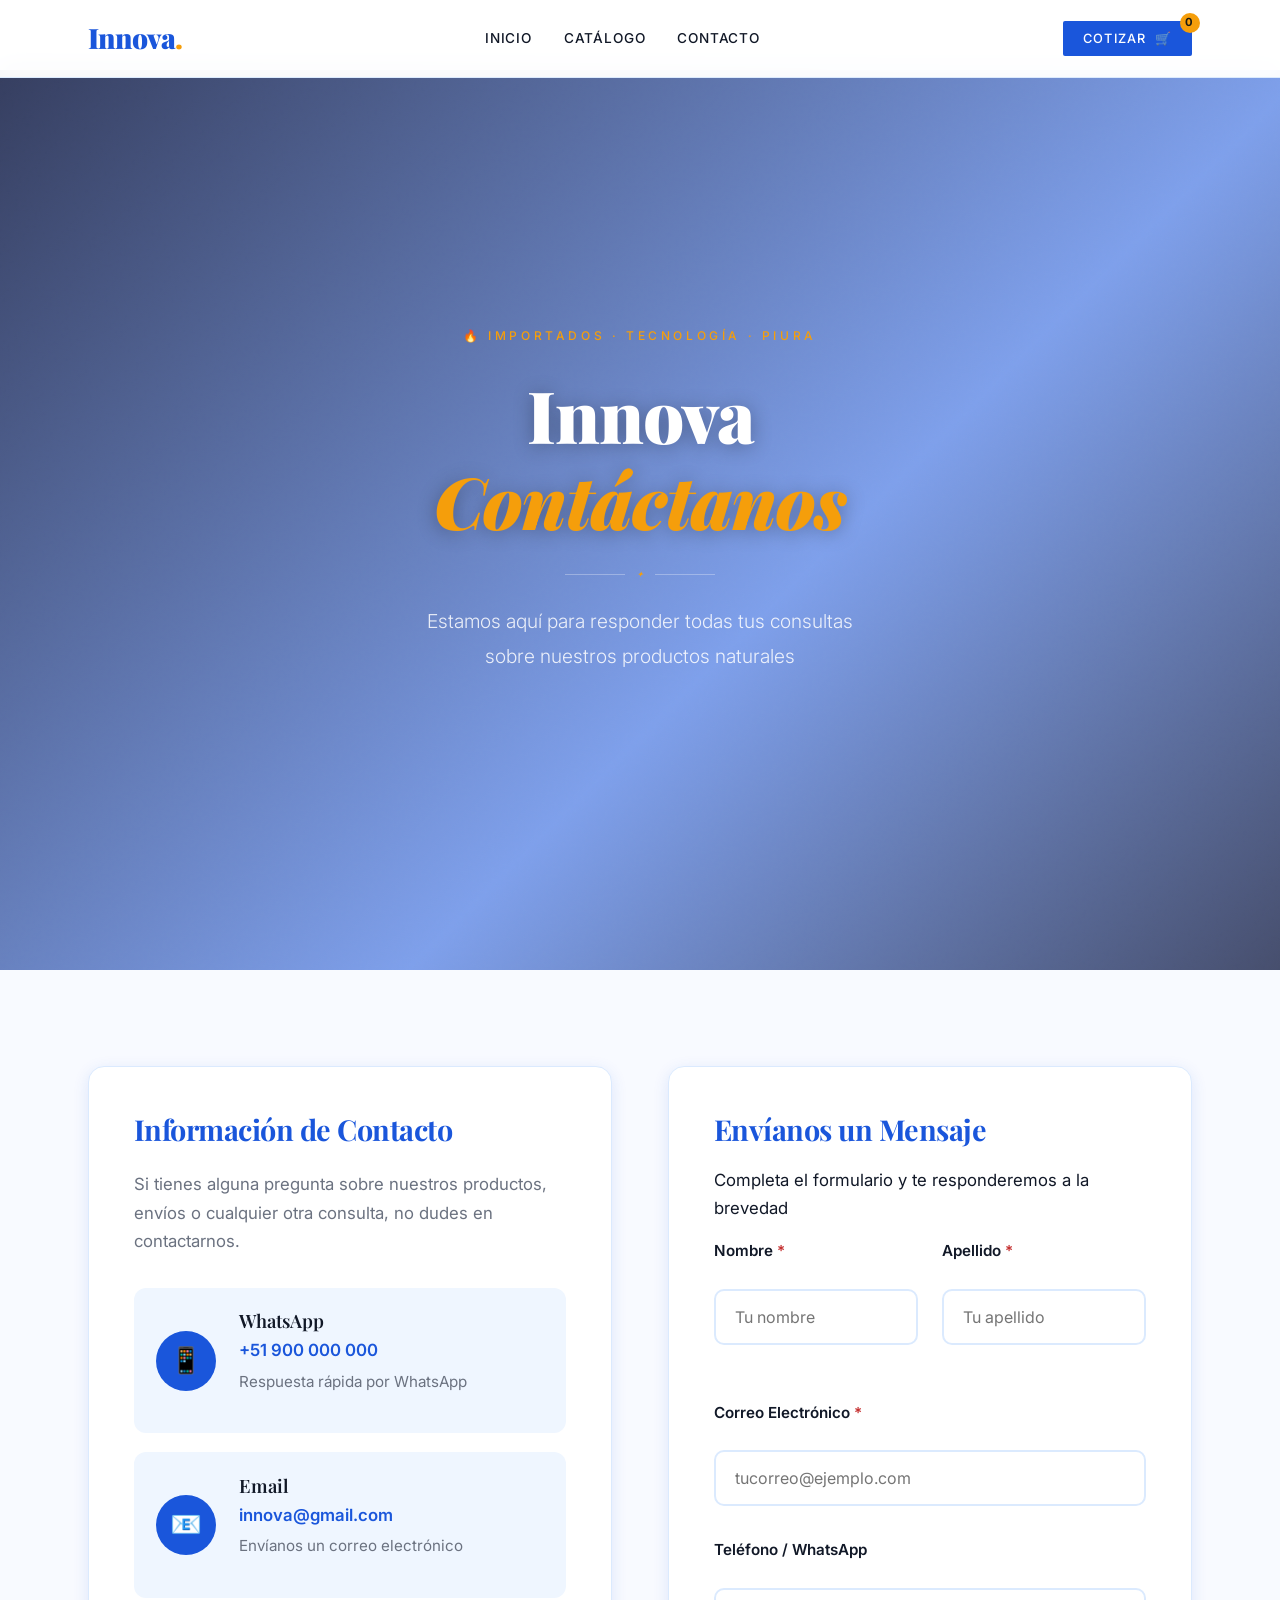
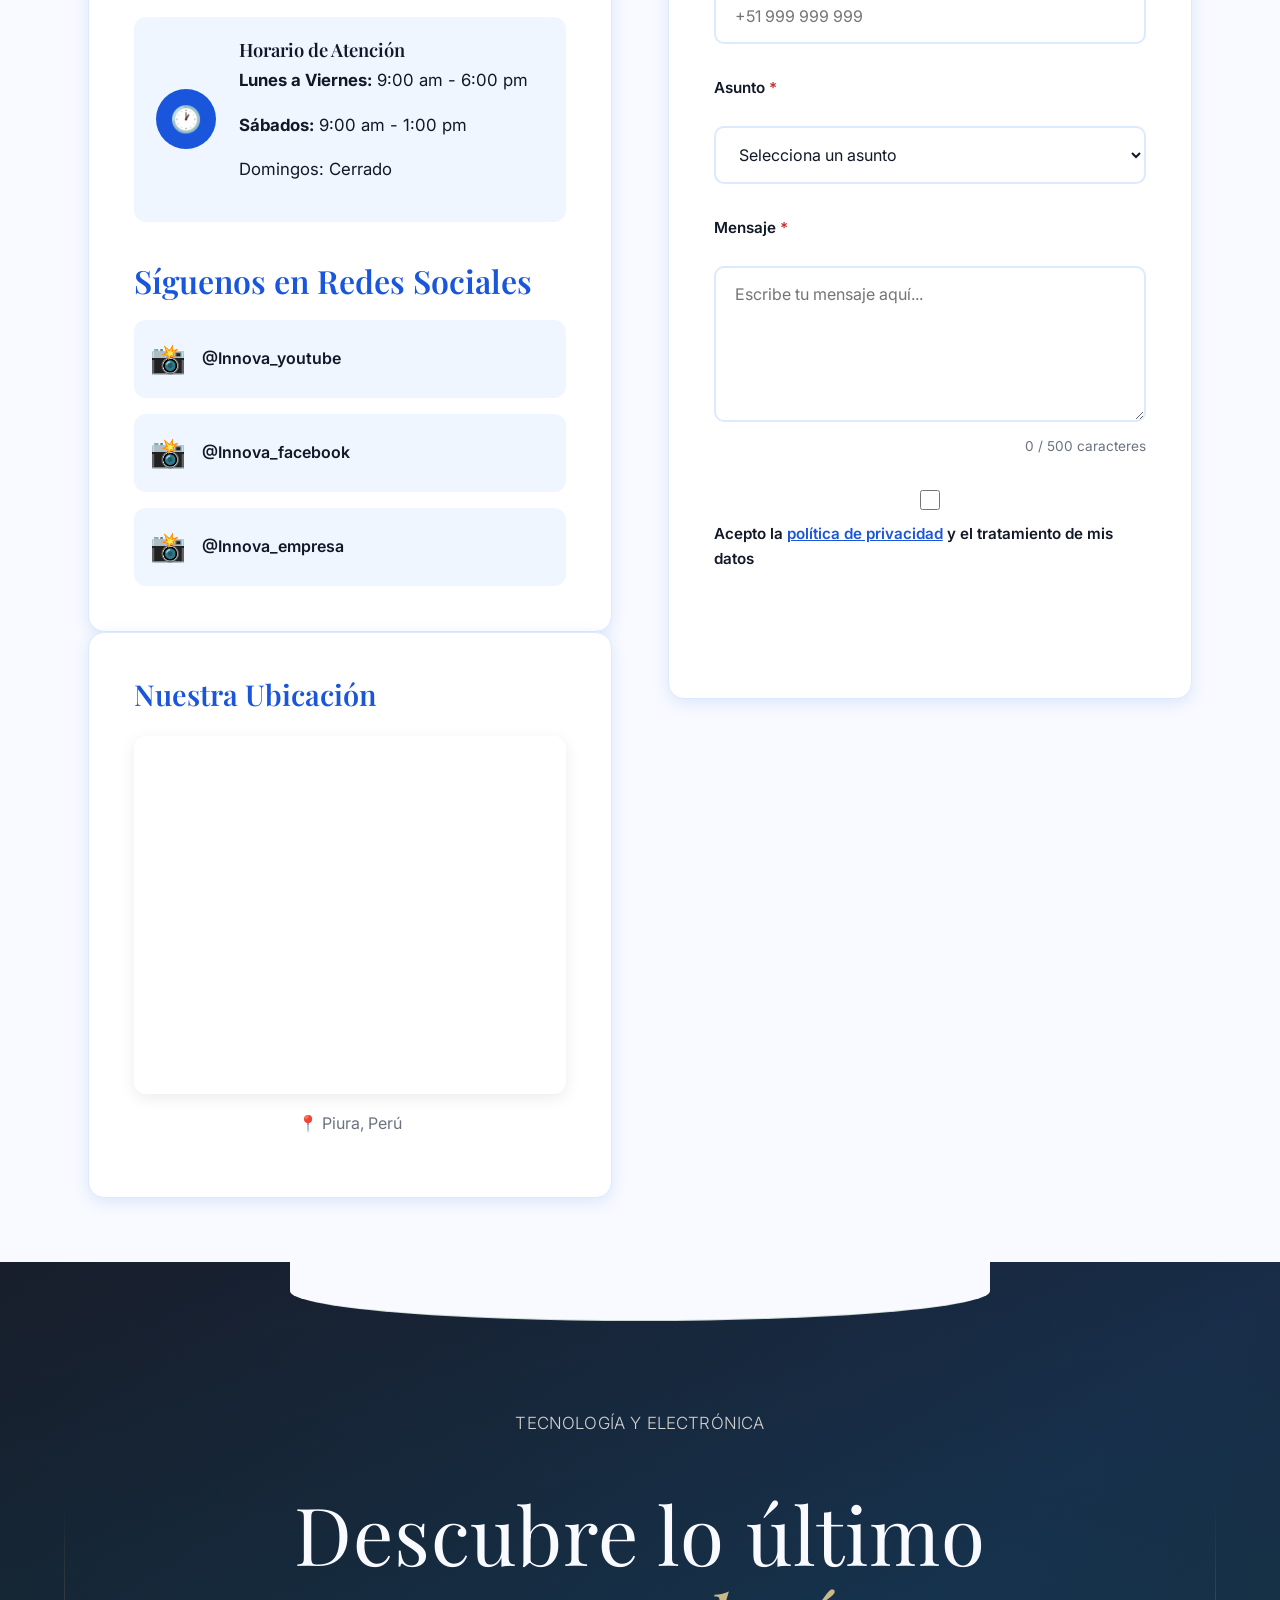
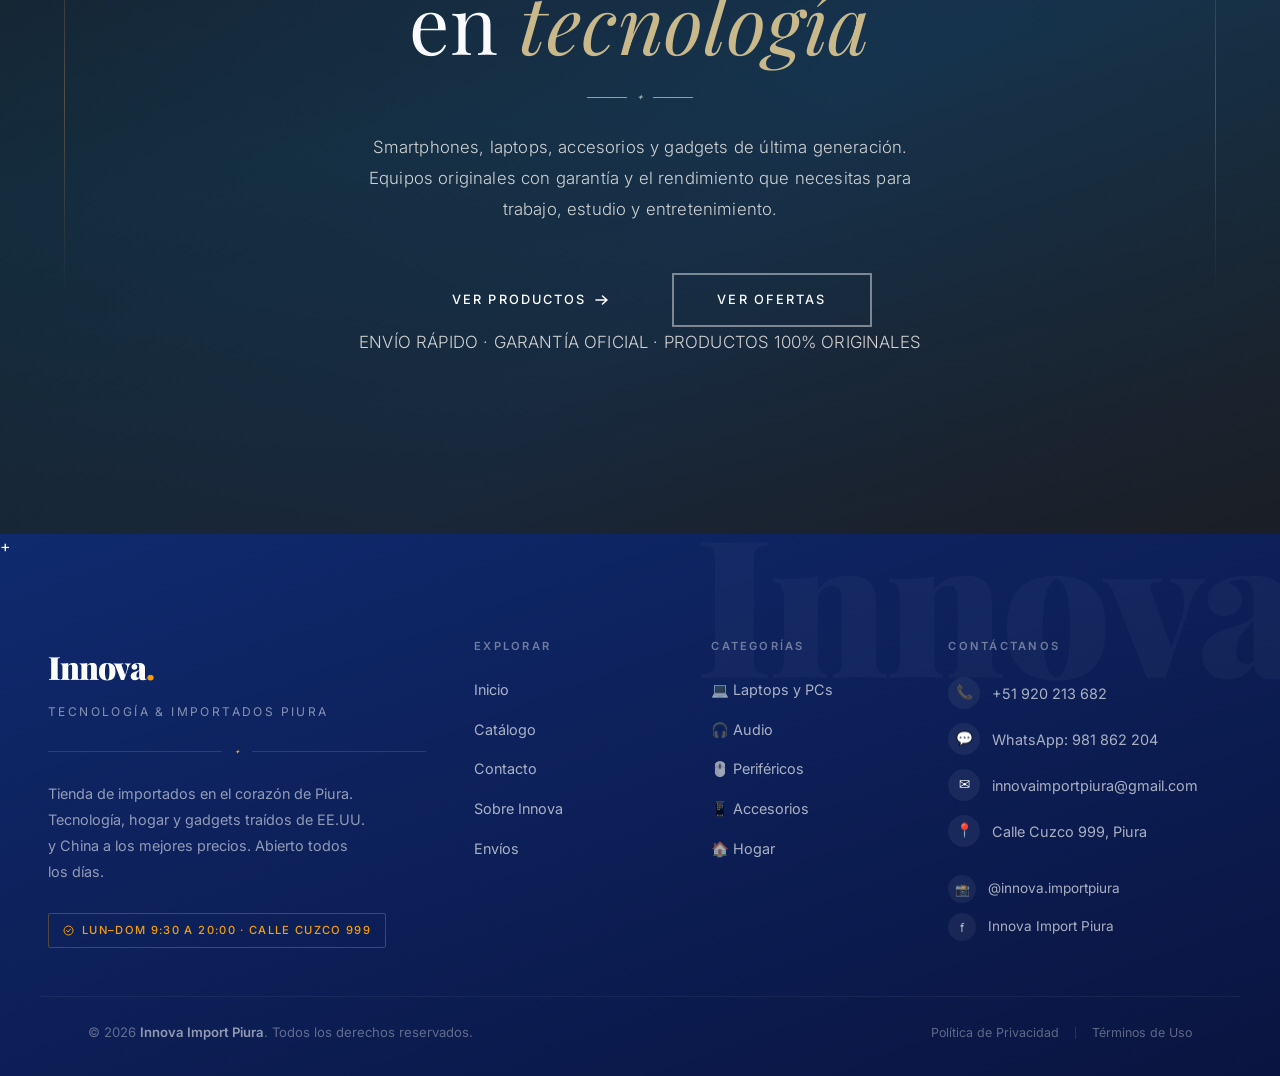
==== commit ecb005ba: "Update contact.html" ====
--- a/contact.html
+++ b/contact.html
@@ -3,7 +3,7 @@
 <head>
   <meta charset="UTF-8">
   <meta name="viewport" content="width=device-width, initial-scale=1.0">
-  <title>Roses Bienestar - Nutrición y Cuidado Natural Premium</title>
+  <title>IMTEC Piura - Tóner, Tintas y Reparación de Impresoras</title>
   <meta name="description" content="Aceites extra virgen, colágeno puro, cacao y café orgánico, jabones artesanales. Cuídate con intención.">
   <link rel="stylesheet" href="assets/css/globals.css" type="text/css">
   <link rel="stylesheet" href="assets/css/contact.css" type="text/css">
@@ -91,7 +91,7 @@
                 <div class="method-icon email-icon">📧</div>
                 <div class="method-details">
                   <h3>Email</h3>
-                  <a href="mailto:roses@gmail.com" class="method-link">roses@gmail.com</a>
+                  <a href="mailto:innova@gmail.com" class="method-link">innova@gmail.com</a>
                   <p class="method-desc">Envíanos un correo electrónico</p>
                 </div>
               </div>
@@ -114,15 +114,15 @@
               <div class="social-links-contact">
                 <a href="https://www.youtube.com/@ROSESRENOVACI%C3%93NORG%C3%81NICAENSALUD" target="_blank" class="social-link instagram">
                   <span class="social-icon">📸</span>
-                  <span class="social-handle">@Roses_youtube</span>
+                  <span class="social-handle">@Innova_youtube</span>
                 </a>
                 <a href="https://www.facebook.com/profile.php?id=100063836361624" target="_blank" class="social-link instagram">
                   <span class="social-icon">📸</span>
-                  <span class="social-handle">@Roses_facebook</span>
+                  <span class="social-handle">@Innova_facebook</span>
                 </a>
                 <a href="https://www.instagram.com/roses_empresa?utm_source=ig_web_button_share_sheet&igsh=ZDNlZDc0MzIxNw==" target="_blank" class="social-link instagram">
                   <span class="social-icon">📸</span>
-                  <span class="social-handle">@Roses_empresa</span>
+                  <span class="social-handle">@Innova_empresa</span>
                 </a>
               </div>
             </div>
@@ -434,4 +434,4 @@
     updateCartBadge();
   </script>
 </body>
-</html>+</html>
